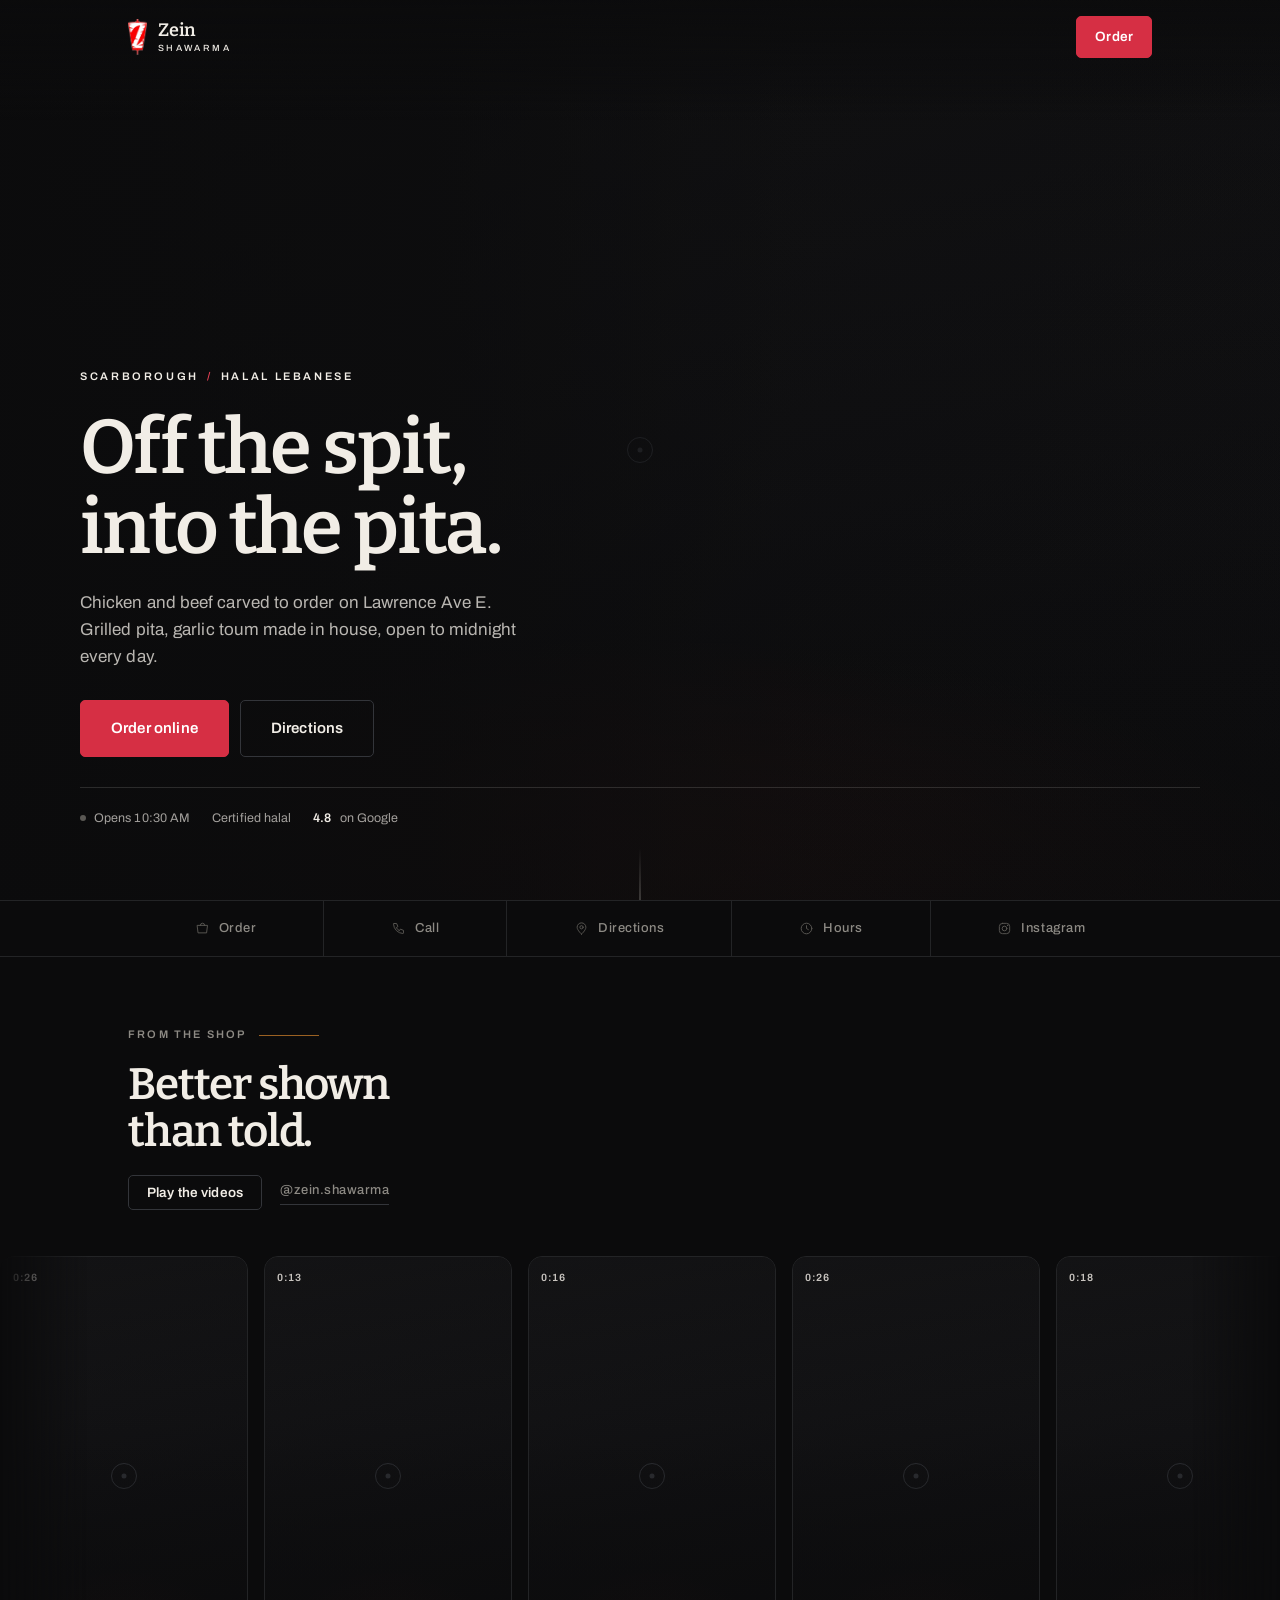
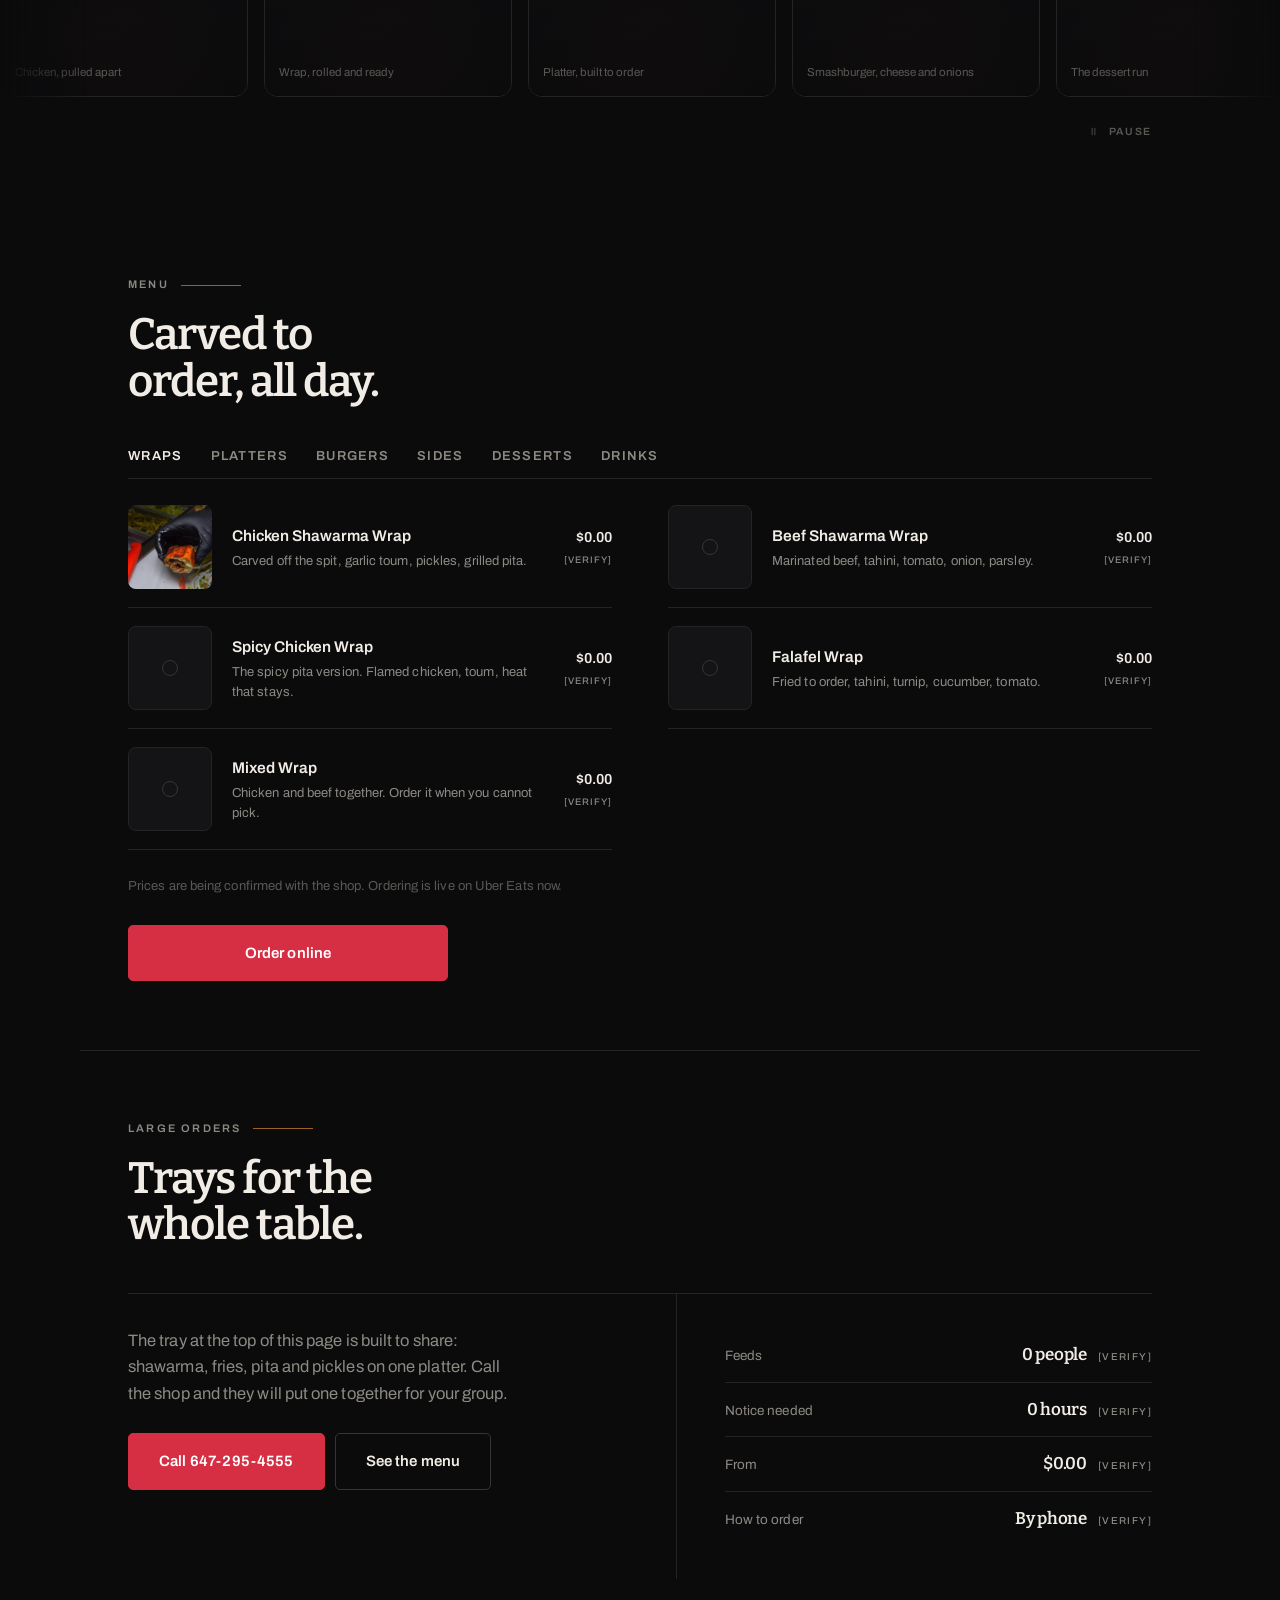
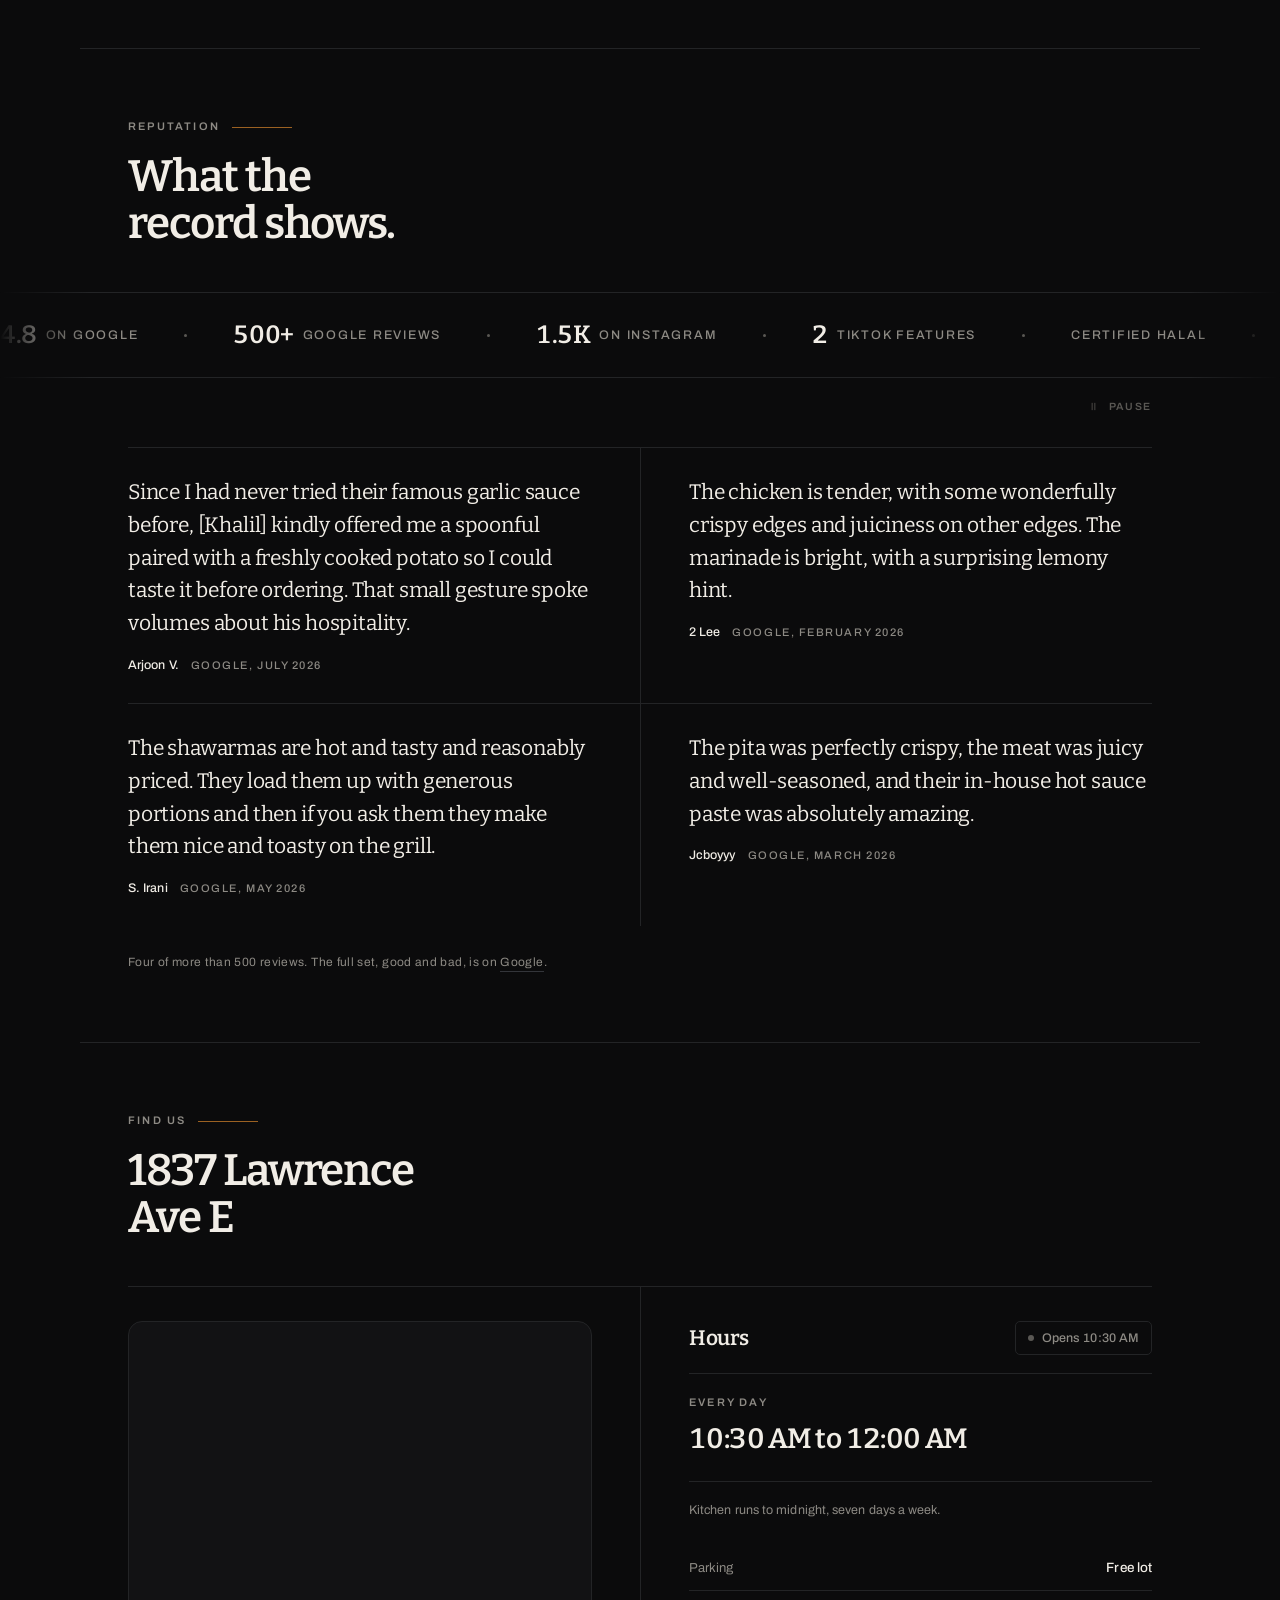
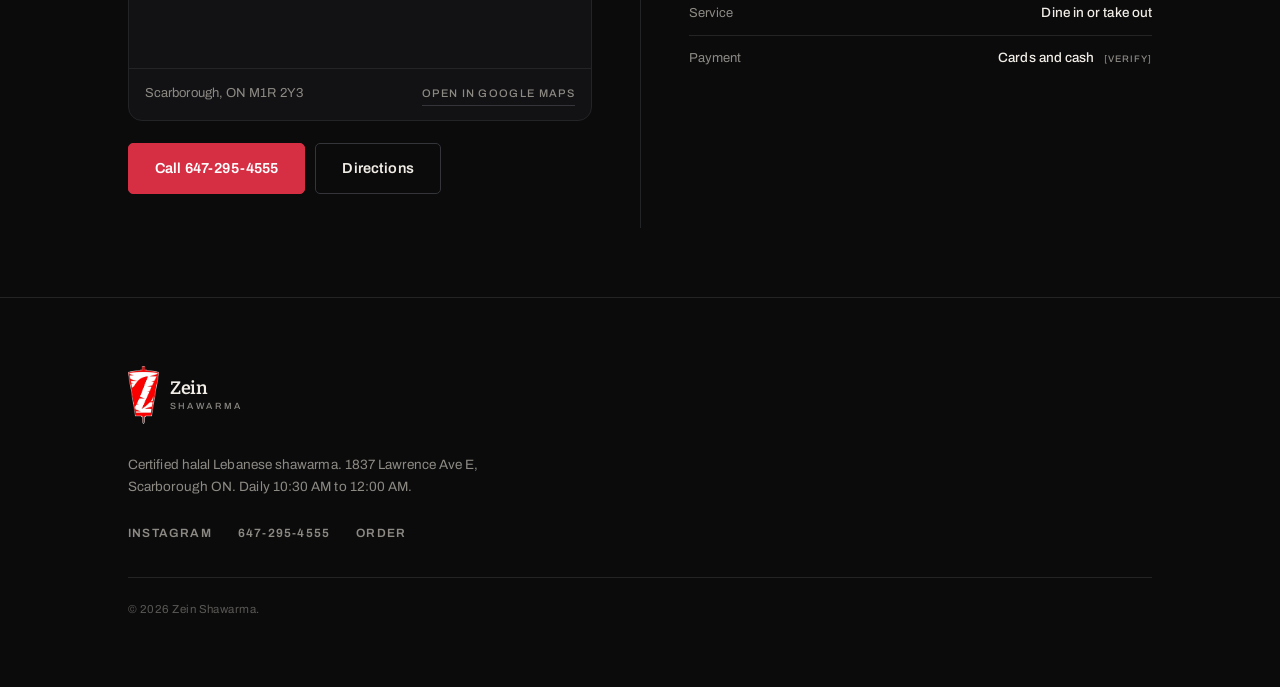
==== index.html @ 00aeb9cc "Zein Shawarma: single-page site for a Scarborough shawarma counter Plain HTML, CSS and vanilla JS. N" ====
<!DOCTYPE html>
<html lang="en">
<head>
<meta charset="utf-8">
<meta name="viewport" content="width=device-width, initial-scale=1, viewport-fit=cover">
<title>Zein Shawarma | Halal Lebanese Shawarma in Scarborough</title>
<meta name="description" content="Charcoal-grilled Lebanese shawarma on Lawrence Ave E in Scarborough. Certified halal chicken and beef wraps, falafel and platters. Open daily until midnight.">
<meta name="theme-color" content="#0B0B0C">
<link rel="canonical" href="https://zeinshawarma.ca/">

<meta property="og:type" content="restaurant">
<meta property="og:title" content="Zein Shawarma | Halal Lebanese Shawarma in Scarborough">
<meta property="og:description" content="Charcoal-grilled Lebanese shawarma on Lawrence Ave E. Certified halal. Open daily until midnight.">
<meta property="og:url" content="https://zeinshawarma.ca/">
<meta property="og:image" content="https://zeinshawarma.ca/assets/img/og.jpg">
<meta property="og:locale" content="en_CA">
<meta name="twitter:card" content="summary_large_image">

<link rel="icon" href="favicon-32.png" type="image/png" sizes="32x32">
<link rel="icon" href="favicon-48.png" type="image/png" sizes="48x48">
<link rel="apple-touch-icon" href="apple-touch-icon.png">

<link rel="preconnect" href="https://fonts.googleapis.com">
<link rel="preconnect" href="https://fonts.gstatic.com" crossorigin>
<link href="https://fonts.googleapis.com/css2?family=Archivo:wght@400;500;600&family=Bitter:wght@400;600&display=swap" rel="stylesheet">
<link rel="stylesheet" href="styles.css">
</head>
<body>
<a class="skip" href="#main">Skip to content</a>

<!-- ============ TOP BAR ============ -->
<header class="bar" id="bar">
  <div class="bar__in">
    <a class="wordmark" href="#top" aria-label="Zein Shawarma, back to top">
      <img class="wordmark__mark" src="assets/img/logo.png" alt="" width="170" height="320" decoding="async">
      <span class="wordmark__t">Zein<em>Shawarma</em></span>
    </a>
    <a class="btn btn--sm btn--ember" href="https://www.ubereats.com/ca/store/zein-shawarma/vcDMYQCcSIa96W2BqJDn6w" target="_blank" rel="noopener">Order</a>
  </div>
</header>

<main id="main">

<!-- ============ HERO ============ -->
<section class="hero" id="top">
  <div class="hero__media" id="heroMedia" data-src="assets/video/hero.mp4" data-poster="assets/img/posters/hero.jpg">
    <div class="ph ph--hero" aria-hidden="true"><span class="ph__spit"></span></div>
    <div class="scrim"></div>
  </div>

  <div class="hero__body">
    <p class="hero__kicker">Scarborough<span aria-hidden="true">/</span>Halal Lebanese</p>

    <h1 class="hero__h1">Off the spit,<br>into the pita.</h1>
    <p class="hero__sub">Chicken and beef carved to order on Lawrence Ave E. Grilled pita, garlic toum made in house, open to midnight every day.</p>

    <div class="hero__cta">
      <a class="btn btn--ember btn--lg" href="https://www.ubereats.com/ca/store/zein-shawarma/vcDMYQCcSIa96W2BqJDn6w" target="_blank" rel="noopener">Order online</a>
      <a class="btn btn--ghost btn--lg" href="https://maps.google.com/?q=1837+Lawrence+Ave+E,+Scarborough,+ON+M1R+2Y3" target="_blank" rel="noopener">Directions</a>
    </div>

    <ul class="hero__meta">
      <li class="chip--live" id="statusChip"><span class="dot" aria-hidden="true"></span><span id="statusText">Checking hours</span></li>
      <li>Certified halal</li>
      <li><b>4.8</b> on Google</li>
    </ul>
  </div>

  <span class="hero__cue" aria-hidden="true"></span>
</section>

<!-- ============ ACTION STRIP ============ -->
<nav class="strip" aria-label="Quick actions">
  <ul class="strip__row">
    <li><a class="act" href="https://www.ubereats.com/ca/store/zein-shawarma/vcDMYQCcSIa96W2BqJDn6w" target="_blank" rel="noopener">
      <svg viewBox="0 0 24 24" aria-hidden="true"><path d="M4 7h16l-1.5 12h-13z"/><path d="M8.5 7a3.5 3.5 0 0 1 7 0"/></svg>Order</a></li>
    <li><a class="act" href="tel:+16472954555">
      <svg viewBox="0 0 24 24" aria-hidden="true"><path d="M5 4h4l2 5-2.5 1.5a12 12 0 0 0 5 5L15 13l5 2v4a1 1 0 0 1-1 1A16 16 0 0 1 4 5a1 1 0 0 1 1-1z"/></svg>Call</a></li>
    <li><a class="act" href="https://maps.google.com/?q=1837+Lawrence+Ave+E,+Scarborough,+ON+M1R+2Y3" target="_blank" rel="noopener">
      <svg viewBox="0 0 24 24" aria-hidden="true"><path d="M12 21s7-6.2 7-11a7 7 0 1 0-14 0c0 4.8 7 11 7 11z"/><circle cx="12" cy="10" r="2.6"/></svg>Directions</a></li>
    <li><a class="act" href="#find">
      <svg viewBox="0 0 24 24" aria-hidden="true"><circle cx="12" cy="12" r="8.5"/><path d="M12 7.5V12l3 1.8"/></svg>Hours</a></li>
    <li><a class="act" href="https://www.instagram.com/zein.shawarma/" target="_blank" rel="noopener">
      <svg viewBox="0 0 24 24" aria-hidden="true"><rect x="3.75" y="3.75" width="16.5" height="16.5" rx="5"/><circle cx="12" cy="12" r="3.75"/><circle cx="17" cy="7" r="1.1" fill="currentColor" stroke="none"/></svg>Instagram</a></li>
  </ul>
</nav>

<!-- ============ REELS ============ -->
<section class="sec sec--reels" id="reels">
  <div class="sec__head">
    <p class="eyebrow">From the shop</p>
    <h2 class="sec__h2">Better shown than told.</h2>
    <div class="sec__actions">
      <button class="btn btn--ghost btn--sm" id="reelOpen" type="button">Play the videos</button>
      <a class="sec__link" href="https://www.instagram.com/zein.shawarma/" target="_blank" rel="noopener">@zein.shawarma</a>
    </div>
  </div>

  <!-- Decorative for assistive tech on purpose: the track duplicates every card
       to loop seamlessly, so exposing it would read the menu out three times.
       "Play the videos" above opens the same clips in the keyboard-navigable player. -->
  <div class="marquee" id="reelMarquee" aria-hidden="true">
    <div class="marquee__track" id="reelRail"></div>
  </div>

  <div class="railfoot">
    <button class="railplay" id="railPlay" type="button" aria-label="Pause the moving video reel">
      <svg class="ico-pause" viewBox="0 0 24 24" aria-hidden="true"><path d="M9.5 6v12M14.5 6v12"/></svg>
      <svg class="ico-play" viewBox="0 0 24 24" aria-hidden="true"><path d="M8 5.5l10 6.5-10 6.5z"/></svg>
      <span class="railplay__t" id="railPlayText">Pause</span>
    </button>
  </div>
  <p class="sec__note" id="reelNote" hidden>Reels drop in here. Add them to the REELS array at the top of main.js.</p>
</section>

<!-- ============ MENU ============ -->
<section class="sec" id="menu">
  <div class="sec__head">
    <p class="eyebrow">Menu</p>
    <h2 class="sec__h2">Carved to order, all day.</h2>
  </div>

  <div class="tabs" role="tablist" aria-label="Menu categories">
    <button class="tab is-on" role="tab" aria-selected="true" aria-controls="wraps" id="tab-wraps">Wraps</button>
    <button class="tab" role="tab" aria-selected="false" aria-controls="platters" id="tab-platters">Platters</button>
    <button class="tab" role="tab" aria-selected="false" aria-controls="burgers" id="tab-burgers">Burgers</button>
    <button class="tab" role="tab" aria-selected="false" aria-controls="sides" id="tab-sides">Sides</button>
    <button class="tab" role="tab" aria-selected="false" aria-controls="desserts" id="tab-desserts">Desserts</button>
    <button class="tab" role="tab" aria-selected="false" aria-controls="drinks" id="tab-drinks">Drinks</button>
  </div>

  <div class="panel" id="wraps" role="tabpanel" aria-labelledby="tab-wraps">
    <ul class="items">
      <li class="item"><span class="item__thumb" style="--img:url('assets/img/menu/chicken-wrap.jpg')"></span>
        <div class="item__body"><h3>Chicken Shawarma Wrap</h3><p>Carved off the spit, garlic toum, pickles, grilled pita.</p></div>
        <span class="item__price">$0.00 <em>[verify]</em></span></li>
      <li class="item"><span class="item__thumb"></span>
        <div class="item__body"><h3>Beef Shawarma Wrap</h3><p>Marinated beef, tahini, tomato, onion, parsley.</p></div>
        <span class="item__price">$0.00 <em>[verify]</em></span></li>
      <li class="item"><span class="item__thumb"></span>
        <div class="item__body"><h3>Spicy Chicken Wrap</h3><p>The spicy pita version. Flamed chicken, toum, heat that stays.</p></div>
        <span class="item__price">$0.00 <em>[verify]</em></span></li>
      <li class="item"><span class="item__thumb"></span>
        <div class="item__body"><h3>Falafel Wrap</h3><p>Fried to order, tahini, turnip, cucumber, tomato.</p></div>
        <span class="item__price">$0.00 <em>[verify]</em></span></li>
      <li class="item"><span class="item__thumb"></span>
        <div class="item__body"><h3>Mixed Wrap</h3><p>Chicken and beef together. Order it when you cannot pick.</p></div>
        <span class="item__price">$0.00 <em>[verify]</em></span></li>
    </ul>
  </div>

  <div class="panel" id="platters" role="tabpanel" aria-labelledby="tab-platters" hidden>
    <ul class="items">
      <li class="item"><span class="item__thumb" style="--img:url('assets/img/menu/chicken-platter.jpg')"></span>
        <div class="item__body"><h3>Chicken Shawarma Platter</h3><p>Rice or fries, salad, toum, pita on the side.</p></div>
        <span class="item__price">$0.00 <em>[verify]</em></span></li>
      <li class="item"><span class="item__thumb" style="--img:url('assets/img/menu/beef-platter.jpg')"></span>
        <div class="item__body"><h3>Beef Shawarma Platter</h3><p>Rice or fries, salad, tahini, pita on the side.</p></div>
        <span class="item__price">$0.00 <em>[verify]</em></span></li>
      <li class="item"><span class="item__thumb" style="--img:url('assets/img/menu/falafel-platter.jpg')"></span>
        <div class="item__body"><h3>Falafel Platter</h3><p>Six pieces, hummus, salad, tahini.</p></div>
        <span class="item__price">$0.00 <em>[verify]</em></span></li>
      <li class="item"><span class="item__thumb" style="--img:url('assets/img/menu/mixed-platter.jpg')"></span>
        <div class="item__body"><h3>Mixed Platter</h3><p>Chicken and beef, rice or fries, salad, sauces.</p></div>
        <span class="item__price">$0.00 <em>[verify]</em></span></li>
    </ul>
  </div>

  <div class="panel" id="burgers" role="tabpanel" aria-labelledby="tab-burgers" hidden>
    <ul class="items">
      <li class="item"><span class="item__thumb" style="--img:url('assets/img/menu/smashburger.jpg')"></span>
        <div class="item__body"><h3>Smashburger</h3><p>Double patty, American cheese, caramelized onions, brioche bun.</p></div>
        <span class="item__price">$0.00 <em>[verify]</em></span></li>
    </ul>
    <p class="menu__foot">Burger lineup confirmed from the shop's own video. Sizes and any other builds still to be listed.</p>
  </div>

  <div class="panel" id="sides" role="tabpanel" aria-labelledby="tab-sides" hidden>
    <ul class="items">
      <li class="item"><span class="item__thumb" style="--img:url('assets/img/menu/fries.jpg')"></span>
        <div class="item__body"><h3>Fries</h3><p>Salted, hot, gone in a minute.</p></div>
        <span class="item__price">$0.00 <em>[verify]</em></span></li>
      <li class="item"><span class="item__thumb" style="--img:url('assets/img/menu/garlic-potatoes.jpg')"></span>
        <div class="item__body"><h3>Garlic Potatoes</h3><p>Batata harra style, coriander and lemon.</p></div>
        <span class="item__price">$0.00 <em>[verify]</em></span></li>
      <li class="item"><span class="item__thumb" style="--img:url('assets/img/menu/hummus.jpg')"></span>
        <div class="item__body"><h3>Hummus</h3><p>Olive oil, warm pita.</p></div>
        <span class="item__price">$0.00 <em>[verify]</em></span></li>
      <li class="item"><span class="item__thumb" style="--img:url('assets/img/menu/fattoush.jpg')"></span>
        <div class="item__body"><h3>Fattoush</h3><p>Sumac dressing, fried pita chips.</p></div>
        <span class="item__price">$0.00 <em>[verify]</em></span></li>
      <li class="item"><span class="item__thumb" style="--img:url('assets/img/menu/toum.jpg')"></span>
        <div class="item__body"><h3>Extra Garlic Toum</h3><p>Made in house. Most people order two.</p></div>
        <span class="item__price">$0.00 <em>[verify]</em></span></li>
    </ul>
  </div>

  <div class="panel" id="desserts" role="tabpanel" aria-labelledby="tab-desserts" hidden>
    <ul class="items">
      <li class="item"><span class="item__thumb" style="--img:url('assets/img/menu/croissant.jpg')"></span>
        <div class="item__body"><h3>Stuffed Croissant</h3><p>Strawberries, pistachio cream, chocolate.</p></div>
        <span class="item__price">$0.00 <em>[verify]</em></span></li>
      <li class="item"><span class="item__thumb" style="--img:url('assets/img/menu/milkbun.jpg')"></span>
        <div class="item__body"><h3>Stuffed Milk Bun</h3><p>Cream and strawberries, pistachio on top.</p></div>
        <span class="item__price">$0.00 <em>[verify]</em></span></li>
    </ul>
    <p class="menu__foot">Names are our best read of the shop's dessert video. Worth confirming what they are actually called.</p>
  </div>

  <div class="panel" id="drinks" role="tabpanel" aria-labelledby="tab-drinks" hidden>
    <ul class="items">
      <li class="item"><span class="item__thumb" style="--img:url('assets/img/menu/ayran.jpg')"></span>
        <div class="item__body"><h3>Ayran</h3><p>Salted yogurt drink. The correct pairing for spicy.</p></div>
        <span class="item__price">$0.00 <em>[verify]</em></span></li>
      <li class="item"><span class="item__thumb" style="--img:url('assets/img/menu/mango.jpg')"></span>
        <div class="item__body"><h3>Mango Juice</h3><p>Chilled, canned.</p></div>
        <span class="item__price">$0.00 <em>[verify]</em></span></li>
      <li class="item"><span class="item__thumb" style="--img:url('assets/img/menu/pop.jpg')"></span>
        <div class="item__body"><h3>Soft Drinks</h3><p>Cans and bottles.</p></div>
        <span class="item__price">$0.00 <em>[verify]</em></span></li>
      <li class="item"><span class="item__thumb" style="--img:url('assets/img/menu/water.jpg')"></span>
        <div class="item__body"><h3>Water</h3><p>Still, cold.</p></div>
        <span class="item__price">$0.00 <em>[verify]</em></span></li>
    </ul>
  </div>

  <p class="menu__foot">Prices are being confirmed with the shop. Ordering is live on Uber Eats now.</p>
  <a class="btn btn--ember btn--lg btn--block" href="https://www.ubereats.com/ca/store/zein-shawarma/vcDMYQCcSIa96W2BqJDn6w" target="_blank" rel="noopener">Order online</a>
</section>

<!-- ============ LARGE ORDERS ============ -->
<!-- The highest-ticket thing this shop sells and the site had no route to it.
     The platter is confirmed: it is the hero clip, the parked reel-01 family
     tray, and the item reviewers call the "beef and chicken family plate".
     Everything the shop has not told us yet is marked [verify] rather than
     invented, including whether phone is actually the right route. -->
<section class="sec sec--trays" id="trays">
  <div class="sec__head">
    <p class="eyebrow">Large orders</p>
    <h2 class="sec__h2">Trays for the whole table.</h2>
  </div>

  <div class="trays">
    <div class="trays__body">
      <p class="trays__lede">The tray at the top of this page is built to share: shawarma, fries, pita and pickles on one platter. Call the shop and they will put one together for your group.</p>
      <div class="trays__cta">
        <a class="btn btn--ember btn--lg" href="tel:+16472954555">Call 647-295-4555</a>
        <a class="btn btn--ghost btn--lg" href="#menu">See the menu</a>
      </div>
    </div>

    <dl class="trays__spec">
      <div><dt>Feeds</dt><dd>0 people <em>[verify]</em></dd></div>
      <div><dt>Notice needed</dt><dd>0 hours <em>[verify]</em></dd></div>
      <div><dt>From</dt><dd>$0.00 <em>[verify]</em></dd></div>
      <div><dt>How to order</dt><dd>By phone <em>[verify]</em></dd></div>
    </dl>
  </div>
</section>

<!-- ============ PROOF ============ -->
<section class="sec sec--proof" id="proof">
  <div class="sec__head">
    <p class="eyebrow">Reputation</p>
    <h2 class="sec__h2">What the record shows.</h2>
  </div>
  <!-- Decorative for assistive tech: the track duplicates itself to loop, so
       exposing it would read the same seven facts two or three times over.
       The sr-only list below is the accessible equivalent. -->
  <div class="ticker" id="statMarquee" aria-hidden="true">
    <div class="ticker__track" id="statTrack">
      <span class="tick"><b>4.8</b> on Google</span>
      <span class="tick"><b>500+</b> Google reviews</span>
      <span class="tick"><b>1.5K</b> on Instagram</span>
      <span class="tick"><b>2</b> TikTok features</span>
      <span class="tick">Certified halal</span>
      <span class="tick">Open daily to midnight</span>
      <span class="tick tick--trail">Serving Scarborough since <b>2024</b></span>
    </div>
  </div>

  <ul class="sr-only">
    <li>Rated 4.8 on Google from over 500 reviews.</li>
    <li>1.5 thousand followers on Instagram.</li>
    <li>Featured by 2 Toronto food creators.</li>
    <li>Certified halal.</li>
    <li>Open daily until midnight.</li>
    <li>Serving Scarborough since 2024.</li>
  </ul>

  <!-- The pause control sits with the band it controls, using the same
       .railfoot pattern as the video reel. It used to live at the very bottom
       of the section, which after the merge would have put it 600px below the
       only thing it does anything to. -->
  <div class="railfoot">
    <button class="railplay" id="statPlay" type="button" aria-label="Pause the moving stats ticker">
      <svg class="ico-pause" viewBox="0 0 24 24" aria-hidden="true"><path d="M9.5 6v12M14.5 6v12"/></svg>
      <svg class="ico-play" viewBox="0 0 24 24" aria-hidden="true"><path d="M8 5.5l10 6.5-10 6.5z"/></svg>
      <span id="statPlayText">Pause</span>
    </button>
  </div>

  <!-- The words. Real Google reviews, quoted as written and trimmed for length
       only. No stars: Google exposes Food / Service / Atmosphere sub-scores for
       these, not the single overall star, so drawing five stars would be
       inventing a number. Nothing here is marked up as schema Review either,
       for the same reason aggregateRating is absent. See DESIGN-RULES.md.
       No sub-heading above these on purpose: every quote carries a "GOOGLE,
       JULY 2026" line, which says what they are without rebuilding the second
       section head this merge removed. -->
  <ul class="says">
    <li class="say">
      <blockquote class="say__q"><p>Since I had never tried their famous garlic sauce before, [Khalil] kindly offered me a spoonful paired with a freshly cooked potato so I could taste it before ordering. That small gesture spoke volumes about his hospitality.</p></blockquote>
      <p class="say__by"><span class="say__who">Arjoon V.</span><span class="say__meta">Google, July 2026</span></p>
    </li>
    <li class="say">
      <blockquote class="say__q"><p>The chicken is tender, with some wonderfully crispy edges and juiciness on other edges. The marinade is bright, with a surprising lemony hint.</p></blockquote>
      <p class="say__by"><span class="say__who">2 Lee</span><span class="say__meta">Google, February 2026</span></p>
    </li>
    <li class="say">
      <blockquote class="say__q"><p>The shawarmas are hot and tasty and reasonably priced. They load them up with generous portions and then if you ask them they make them nice and toasty on the grill.</p></blockquote>
      <p class="say__by"><span class="say__who">S. Irani</span><span class="say__meta">Google, May 2026</span></p>
    </li>
    <li class="say">
      <blockquote class="say__q"><p>The pita was perfectly crispy, the meat was juicy and well-seasoned, and their in-house hot sauce paste was absolutely amazing.</p></blockquote>
      <p class="say__by"><span class="say__who">Jcboyyy</span><span class="say__meta">Google, March 2026</span></p>
    </li>
  </ul>

  <!-- One line, one link. It used to carry five source links, but the ticker
       items above already name their own source inline ("4.8 on Google",
       "1.5K on Instagram"), so four of the five were repeating what was
       already on screen. What survives is the part that does work: the count,
       which stops four good quotes reading as a curated wall, and one link to
       the real listing. -->
  <p class="proof__foot">
    Four of more than 500 reviews. The full set, good and bad, is on
    <a href="https://www.google.com/maps/search/?api=1&amp;query=Zein+Shawarma+1837+Lawrence+Ave+E+Scarborough" target="_blank" rel="noopener">Google</a>.
  </p>
</section>

<!-- ============ FIND US ============ -->
<section class="sec sec--find" id="find">
  <div class="sec__head">
    <p class="eyebrow">Find us</p>
    <h2 class="sec__h2">1837 Lawrence Ave E</h2>
  </div>

  <div class="find">
    <div class="find__col">
      <figure class="mapframe">
        <iframe
          class="mapframe__frame"
          title="Map showing Zein Shawarma at 1837 Lawrence Ave E, Scarborough"
          src="https://www.google.com/maps/embed?pb=!1m14!1m8!1m3!1d2882.4314770160313!2d-79.3055893!3d43.743136!3m2!1i1024!2i768!4f13.1!3m3!1m2!1s0x89d4cd69c69c37af%3A0xbf4d0c166833b7b5!2sZein%20Shawarma!5e0!3m2!1sen!2sca!4v1786695670144!5m2!1sen!2sca"
          loading="lazy"
          allowfullscreen
          referrerpolicy="strict-origin-when-cross-origin"></iframe>
        <figcaption class="mapframe__cap">
          <span>Scarborough, ON M1R 2Y3</span>
          <a href="https://maps.google.com/?q=1837+Lawrence+Ave+E,+Scarborough,+ON+M1R+2Y3" target="_blank" rel="noopener">Open in Google Maps</a>
        </figcaption>
      </figure>

      <div class="find__actions">
        <a class="btn btn--ember" href="tel:+16472954555">Call 647-295-4555</a>
        <a class="btn btn--ghost" href="https://maps.google.com/?q=1837+Lawrence+Ave+E,+Scarborough,+ON+M1R+2Y3" target="_blank" rel="noopener">Directions</a>
      </div>
    </div>

    <div class="find__col">
      <div class="hours">
        <div class="hours__top">
          <h3>Hours</h3>
          <span class="chip chip--live" id="statusChip2"><span class="dot" aria-hidden="true"></span><span id="statusText2">Checking hours</span></span>
        </div>
        <!-- One line, not a seven row table. The shop keeps the same hours
             every day, so the table printed one identical string seven times.
             Filled from HOURS / SPECIAL_HOURS in main.js. -->
        <p class="hours__every" id="hoursEvery"></p>
        <!-- Both filled from HOURS / SPECIAL_HOURS in main.js. The banner only
             appears while a Ramadan, Eid or holiday entry is active. -->
        <p class="hours__banner" id="hoursBanner" role="status" hidden></p>
        <p class="hours__note" id="hoursNote">Kitchen runs to midnight, seven days a week.</p>

        <!-- Practical visit facts sit with the hours, not under the map
             buttons. Somebody checking when the shop is open is the same
             person wondering whether they can park. -->
        <dl class="visit">
          <div><dt>Parking</dt><dd>Free lot</dd></div>
          <div><dt>Service</dt><dd>Dine in or take out</dd></div>
          <div><dt>Payment</dt><dd>Cards and cash <em>[verify]</em></dd></div>
        </dl>
      </div>
    </div>
  </div>
</section>

</main>

<!-- ============ FOOTER ============ -->
<footer class="foot">
  <div class="foot__in">
    <a class="wordmark" href="#top" aria-label="Zein Shawarma">
      <img class="wordmark__mark" src="assets/img/logo.png" alt="" width="170" height="320" decoding="async">
      <span class="wordmark__t">Zein<em>Shawarma</em></span>
    </a>
    <p class="foot__line">Certified halal Lebanese shawarma. 1837 Lawrence Ave E, Scarborough ON. Daily 10:30 AM to 12:00 AM.</p>
    <ul class="foot__links">
      <li><a href="https://www.instagram.com/zein.shawarma/" target="_blank" rel="noopener">Instagram</a></li>
      <li><a href="tel:+16472954555">647-295-4555</a></li>
      <li><a href="https://www.ubereats.com/ca/store/zein-shawarma/vcDMYQCcSIa96W2BqJDn6w" target="_blank" rel="noopener">Order</a></li>
    </ul>
    <p class="foot__fine">&copy; <span id="yr">2026</span> Zein Shawarma.</p>
  </div>
</footer>

<!-- ============ STICKY MOBILE BAR ============ -->
<nav class="dock" aria-label="Primary actions">
  <a class="dock__a dock__a--main" href="https://www.ubereats.com/ca/store/zein-shawarma/vcDMYQCcSIa96W2BqJDn6w" target="_blank" rel="noopener">
    <svg viewBox="0 0 24 24" aria-hidden="true"><path d="M4 7h16l-1.5 12h-13z"/><path d="M8.5 7a3.5 3.5 0 0 1 7 0"/></svg>Order</a>
  <a class="dock__a" href="tel:+16472954555">
    <svg viewBox="0 0 24 24" aria-hidden="true"><path d="M5 4h4l2 5-2.5 1.5a12 12 0 0 0 5 5L15 13l5 2v4a1 1 0 0 1-1 1A16 16 0 0 1 4 5a1 1 0 0 1 1-1z"/></svg>Call</a>
  <a class="dock__a" href="https://maps.google.com/?q=1837+Lawrence+Ave+E,+Scarborough,+ON+M1R+2Y3" target="_blank" rel="noopener">
    <svg viewBox="0 0 24 24" aria-hidden="true"><path d="M12 21s7-6.2 7-11a7 7 0 1 0-14 0c0 4.8 7 11 7 11z"/><circle cx="12" cy="10" r="2.6"/></svg>Directions</a>
</nav>

<!-- ============ REEL VIEWER ============ -->
<div class="viewer" id="viewer" role="dialog" aria-modal="true" aria-label="Video player" hidden>
  <button class="viewer__x" id="viewerClose" aria-label="Close video">
    <svg viewBox="0 0 24 24" aria-hidden="true"><path d="M6 6l12 12M18 6L6 18"/></svg>
  </button>
  <button class="viewer__nav viewer__nav--prev" id="viewerPrev" aria-label="Previous video">
    <svg viewBox="0 0 24 24" aria-hidden="true"><path d="M15 5l-7 7 7 7"/></svg>
  </button>
  <button class="viewer__nav viewer__nav--next" id="viewerNext" aria-label="Next video">
    <svg viewBox="0 0 24 24" aria-hidden="true"><path d="M9 5l7 7-7 7"/></svg>
  </button>
  <div class="viewer__stage" id="viewerStage"></div>
  <div class="viewer__foot">
    <p class="viewer__cap" id="viewerCap"></p>
    <button class="viewer__sound" id="viewerSound" aria-label="Unmute">
      <svg viewBox="0 0 24 24" aria-hidden="true"><path d="M4 9.5h3.5L12 5.5v13L7.5 14.5H4z"/><path d="M16 9a4 4 0 0 1 0 6" class="wave"/></svg>
      <span id="soundLabel">Sound off</span>
    </button>
  </div>
</div>

<script type="application/ld+json">
{
  "@context": "https://schema.org",
  "@type": "Restaurant",
  "name": "Zein Shawarma",
  "url": "https://zeinshawarma.ca/",
  "image": "https://zeinshawarma.ca/assets/img/og.jpg",
  "telephone": "+1-647-295-4555",
  "priceRange": "$",
  "servesCuisine": ["Lebanese", "Mediterranean", "Middle Eastern", "Halal", "Shawarma"],
  "address": {
    "@type": "PostalAddress",
    "streetAddress": "1837 Lawrence Ave E",
    "addressLocality": "Scarborough",
    "addressRegion": "ON",
    "postalCode": "M1R 2Y3",
    "addressCountry": "CA"
  },
  "openingHoursSpecification": [{
    "@type": "OpeningHoursSpecification",
    "dayOfWeek": ["Monday","Tuesday","Wednesday","Thursday","Friday","Saturday","Sunday"],
    "opens": "10:30",
    "closes": "24:00"
  }],
  "acceptsReservations": false,
  "sameAs": [
    "https://www.instagram.com/zein.shawarma/",
    "https://www.ubereats.com/ca/store/zein-shawarma/vcDMYQCcSIa96W2BqJDn6w",
    "https://www.yelp.ca/biz/zein-shawarma-toronto"
  ]
}
</script>

<script src="main.js" defer></script>
</body>
</html>
---- styles.css ----
/* ==========================================================================
   Zein Shawarma
   Rules are locked in DESIGN-RULES.md. Read it before editing.

   House style: flat surfaces, hairlines, one accent used sparingly.
   No glows, no gradient fills, no large radii. Restraint is the brand.
   ========================================================================== */

:root{
  --ink:#0B0B0C;          /* page */
  --coal:#121214;         /* raised surface */
  --coal-2:#191A1C;       /* hover fill */
  --line:#232426;         /* hairline */
  --line-2:#33353A;       /* hairline, emphasised */

  /* Both reds come off the storefront sign, which is the version of the brand
     customers actually stand in front of. --ember-ink IS the sign red. --ember
     is the same hue dropped in lightness until white text clears AA on it,
     because the sign red itself only reaches 3.81 under white. */
  --ember:#D62F44;        /* the accent. fills. used sparingly, on purpose */
  --ember-ink:#EE4358;    /* the sign red. text, rules, focus rings */

  --paper:#F1EDE6;        /* primary text */
  --smoke:#8D8A84;        /* secondary text */
  --faint:#5A5854;        /* tertiary text, fine print */
  /* The amber off the halal badge on their own sign. Every other warm pixel
     on this page comes from the food photography: this is the only warmth the
     design itself contributes. It replaced --open:#5BAE7F, a stock UI green
     that appeared nowhere in the brand. On a charcoal spit an ember dot reads
     "the grill is on" better than a generic green does, and the words next to
     it always say the actual state, so the colour never carries the meaning. */
  --flame:#D9862B;        /* live status dot, eyebrow rule. hairline scale only */

  --r-lg:14px;            /* media */
  --r-md:8px;             /* cards */
  --r-sm:5px;             /* buttons, chips, inputs */

  /* A slab, not a display serif. Instrument Serif was high contrast and
     editorial, which read fine dining. This is a counter shop. Bitter is
     squared off and low contrast: sturdy rather than refined, and still a
     serif, which is what keeps the page off the generic dark-template pile.
     It has no 400 weight in use here: display type is always 600. */
  --display:"Bitter",Georgia,"Times New Roman",serif;
  --body:"Archivo",system-ui,-apple-system,"Segoe UI",sans-serif;

  --pad:clamp(20px,5vw,48px);
  --maxw:1120px;
  --dock-h:62px;
}

*,*::before,*::after{box-sizing:border-box}

html{scroll-behavior:smooth;-webkit-text-size-adjust:100%}

body{
  margin:0;
  background:var(--ink);
  color:var(--paper);
  font-family:var(--body);
  font-size:16px;
  font-weight:400;
  line-height:1.62;
  letter-spacing:.005em;
  -webkit-font-smoothing:antialiased;
  overflow-x:hidden;
  padding-bottom:calc(var(--dock-h) + env(safe-area-inset-bottom));
}

img,svg,video{display:block;max-width:100%}
ul{margin:0;padding:0;list-style:none}
a{color:inherit;text-decoration:none}
p{margin:0}

h1,h2{
  font-family:var(--display);
  font-weight:600;
  line-height:1.06;
  letter-spacing:-.022em;
  margin:0;
}
h3{font-family:var(--body);font-weight:600;letter-spacing:-.005em;margin:0}

svg{fill:none;stroke:currentColor;stroke-width:1.5;stroke-linecap:round;stroke-linejoin:round}

:focus-visible{outline:1px solid var(--ember-ink);outline-offset:3px;border-radius:2px}

/* clears the fixed bar, which is 75px once the logo mark sets its height */
[id]{scroll-margin-top:96px}

/* Readable by assistive tech, invisible on screen. Used to give the ticker,
   whose track is aria-hidden because it duplicates itself, a plain-text
   equivalent that is read once. */
.sr-only{
  position:absolute;width:1px;height:1px;
  padding:0;margin:-1px;overflow:hidden;
  clip:rect(0 0 0 0);clip-path:inset(50%);
  white-space:nowrap;border:0;
}

.skip{
  position:fixed;left:16px;top:-60px;z-index:200;
  background:var(--paper);color:var(--ink);
  padding:10px 18px;border-radius:var(--r-sm);font-weight:600;font-size:14px;
  transition:top .18s ease;
}
.skip:focus{top:14px}

/* ============ shared ============ */

/* micro label. The structural device of the whole page: it sets hierarchy
   without needing colour or weight, which is what keeps the page quiet. */
.eyebrow{
  display:flex;align-items:center;gap:12px;
  font-size:11px;font-weight:600;letter-spacing:.2em;text-transform:uppercase;
  color:var(--smoke);margin-bottom:18px;
}
.eyebrow::after{
  content:"";height:1px;flex:1;max-width:60px;
  /* the one warm mark in the page furniture. 60x1px, one per section head,
     so it never competes with the red for the accent budget */
  background:var(--flame);opacity:.7;
}

.scrim{
  position:absolute;inset:0;pointer-events:none;
  background:linear-gradient(to top,
    rgba(11,11,12,.90) 0%,
    rgba(11,11,12,.55) 32%,
    rgba(11,11,12,.10) 62%,
    rgba(11,11,12,.34) 100%);
}

.btn{
  display:inline-flex;align-items:center;justify-content:center;gap:8px;
  font-family:var(--body);font-weight:600;font-size:14.5px;
  letter-spacing:.01em;
  padding:13px 26px;border-radius:var(--r-sm);
  border:1px solid transparent;cursor:pointer;
  transition:background .18s ease,border-color .18s ease,color .18s ease;
}
/* flat fill, no gradient, no glow */
/* pure white, not the old warm off-white: that was tuned to a brick-orange
   accent and costs 0.35 of contrast against a red this pink */
.btn--ember{background:var(--ember);color:#FFF;border-color:var(--ember)}
.btn--ember:hover{background:#C02A3C;border-color:#C02A3C}
.btn--ghost{border-color:var(--line-2);color:var(--paper);background:transparent}
.btn--ghost:hover{border-color:var(--paper);background:rgba(241,237,230,.04)}
.btn--lg{padding:15px 30px;font-size:15px}
.btn--sm{padding:9px 18px;font-size:13.5px}
/* left, not centred. It was the only centred element on the page */
.btn--block{display:flex;width:100%;max-width:320px;margin:28px 0 0}

.chip{
  display:inline-flex;align-items:center;gap:8px;
  border:1px solid var(--line);
  border-radius:var(--r-sm);
  padding:6px 12px;
  font-size:12.5px;font-weight:500;color:var(--smoke);
}
.chip--gold{color:var(--paper)}
.chip__sub{color:var(--faint);font-weight:400}
.chip--live .dot{width:6px;height:6px;border-radius:50%;background:var(--faint);flex:none}
.chip--live.is-open .dot{background:var(--flame)}
.chip--live.is-open{color:var(--paper)}

/* Missing media. A quiet graduated surface, not an illustration. */
.ph{
  position:absolute;inset:0;
  background:
    linear-gradient(168deg,#171719 0%,#101012 58%,#0C0C0E 100%);
  overflow:hidden;
}
.ph::after{
  content:"";position:absolute;inset:0;
  background:radial-gradient(78% 46% at 50% 104%,rgba(200,68,42,.16),transparent 72%);
}
.ph__spit{
  position:absolute;left:50%;top:50%;translate:-50% -50%;
  width:26px;height:26px;
  border:1px solid var(--line-2);border-radius:50%;
}
.ph__spit::after{
  content:"";position:absolute;left:50%;top:50%;translate:-50% -50%;
  width:5px;height:5px;border-radius:50%;background:var(--line-2);
}

/* ============ top bar ============ */

.bar{
  position:fixed;inset:0 0 auto 0;z-index:90;
  border-bottom:1px solid transparent;
  transition:background .3s ease,border-color .3s ease;
}
.bar.is-stuck{background:rgba(11,11,12,.94);border-bottom-color:var(--line)}
/* The hero scrim runs bottom-up on narrow screens, so the top of the frame is
   unprotected and the bar sits on raw video. The SHAWARMA sub-label measured
   3.04 there against 4.5 required. This is the bar's own scrim, and it fades
   out once the bar goes solid. */
.bar::before{
  content:"";position:absolute;inset:0 0 auto 0;height:120px;
  background:linear-gradient(180deg,rgba(11,11,12,.80) 0%,rgba(11,11,12,.44) 55%,transparent 100%);
  pointer-events:none;transition:opacity .3s ease;
}
.bar.is-stuck::before{opacity:0}
.bar__in{
  position:relative;z-index:1;
  max-width:var(--maxw);margin:0 auto;
  padding:16px var(--pad);
  display:flex;align-items:center;justify-content:space-between;gap:16px;
}

.wordmark{display:inline-flex;align-items:center;gap:11px}
/* the shop's own mark. it keeps its own red, which is hotter than --ember on
   purpose: a logo is allowed to be itself, the UI palette is not */
.wordmark__mark{
  height:36px;width:auto;flex:none;display:block;
}
/* On the sign the spit stands well clear of the lettering. The bar cannot
   afford that height, the footer can. */
.foot .wordmark__mark{height:58px}
.wordmark__t{
  font-family:var(--display);font-weight:600;font-size:18px;letter-spacing:-.012em;
  line-height:1;
}
.wordmark__t em{
  display:block;font-style:normal;font-family:var(--body);font-weight:500;
  font-size:9px;letter-spacing:.26em;text-transform:uppercase;
  color:var(--smoke);margin-top:5px;
}
/* In the bar this label sits on raw hero video, where the scrim alone only
   reaches 3.47. Size and tracking carry the hierarchy instead of dimming,
   which is the same fix the hero kicker uses. The footer keeps --smoke: it
   sits on solid ink and measures 5.72 there. */
.bar .wordmark__t em{color:var(--paper)}

/* ============ hero ============ */

.hero{
  position:relative;
  min-height:100svh;
  display:flex;flex-direction:column;justify-content:flex-end;
  padding:0 var(--pad) clamp(40px,8vh,76px);
  overflow:hidden;
}
.hero__media{position:absolute;inset:0;z-index:0;background:var(--ink)}
.hero__media video{position:absolute;inset:0;width:100%;height:100%;object-fit:cover}
/* Save-Data, a 2g connection or reduced motion: the poster stands in for the
   clip and the 4.97 MB file is never requested. It is the first frame, so it
   reads as the video paused rather than as a failure. */
.hero__media.is-still{background-size:cover;background-position:center;background-repeat:no-repeat}

/* The hero carries far more text than a reel card, so it needs its own wash.
   Narrow screens darken from the bottom because the copy sits over the food;
   wide screens darken from the left so the food stays clear on the right. */
.hero .scrim{
  background:linear-gradient(to top,
    rgba(11,11,12,.97) 0%,
    rgba(11,11,12,.94) 28%,
    rgba(11,11,12,.86) 48%,
    rgba(11,11,12,.58) 66%,
    rgba(11,11,12,.24) 82%,
    rgba(11,11,12,.52) 100%);
}
/* Measure this against glyph rects (Range.getClientRects), never element
   boxes. An h1 is block level, so its box spans the full hero width and
   samples bright pixels far to the right of any letter: that reads as a
   1.68 failure on a line that actually measures 8.47. */
@media(min-width:860px){
  .hero .scrim{
    background:
      linear-gradient(to right,
        rgba(11,11,12,.94) 0%,
        rgba(11,11,12,.74) 34%,
        rgba(11,11,12,.22) 62%,
        rgba(11,11,12,.10) 100%),
      linear-gradient(to top,
        rgba(11,11,12,.72) 0%,
        rgba(11,11,12,.10) 42%,
        rgba(11,11,12,.45) 100%);
  }
}
.hero__body{position:relative;z-index:2;max-width:var(--maxw);margin:0 auto;width:100%}

/* full-strength paper, not a dimmed grey: at 11px over video it has to clear
   the 4.5 small-text threshold, and opacity is what was killing it */
.hero__kicker{
  font-size:11px;font-weight:600;letter-spacing:.24em;text-transform:uppercase;
  color:var(--paper);margin-bottom:22px;
}
.hero__kicker span{color:var(--ember-ink);margin:0 8px}

/* A slab at 600 carries far more weight per pixel than a light display
   serif did, and Bitter sets much wider. Both scales came down when the
   face changed: same presence, fewer lines. */
.hero__h1{
  font-size:clamp(40px,8.8vw,76px);
  letter-spacing:-.026em;
  text-wrap:balance;
}
.hero__sub{
  margin-top:20px;max-width:46ch;
  color:rgba(241,237,230,.76);font-size:clamp(15px,1.9vw,17px);line-height:1.6;
}
.hero__cta{display:flex;flex-wrap:wrap;gap:11px;margin-top:30px}

/* meta sits on a hairline under the buttons, instead of chunky pills up top */
.hero__meta{
  display:flex;flex-wrap:wrap;align-items:center;gap:10px 22px;
  margin-top:30px;padding-top:20px;
  border-top:1px solid rgba(241,237,230,.14);
  font-size:12.5px;color:rgba(241,237,230,.66);
}
.hero__meta li{display:inline-flex;align-items:center;gap:8px}
.hero__meta .dot{width:6px;height:6px;border-radius:50%;background:var(--faint);flex:none}
.hero__meta .is-open .dot{background:var(--flame)}
.hero__meta b{font-weight:600;color:var(--paper)}

.hero__cue{
  position:absolute;left:50%;bottom:0;translate:-50% 0;z-index:2;
  width:1px;height:52px;
  background:linear-gradient(to bottom,transparent,rgba(241,237,230,.4));
}

/* ============ action strip ============ */

.strip{border-top:1px solid var(--line);border-bottom:1px solid var(--line)}
.strip__row{
  max-width:var(--maxw);margin:0 auto;
  display:flex;
  padding:0 var(--pad);
  overflow-x:auto;scrollbar-width:none;
}
.strip__row::-webkit-scrollbar{display:none}
.strip__row li{flex:1 0 auto}
.strip__row li + li{border-left:1px solid var(--line)}
.act{
  display:flex;align-items:center;justify-content:center;gap:9px;white-space:nowrap;
  padding:17px 26px;
  font-size:13px;font-weight:500;letter-spacing:.04em;
  color:var(--smoke);
  transition:color .18s ease,background .18s ease;
}
.act svg{width:15px;height:15px;color:var(--faint);transition:color .18s ease}
.act:hover{color:var(--paper);background:rgba(241,237,230,.03)}
.act:hover svg{color:var(--ember-ink)}

/* ============ sections ============ */

/* Adjacent sections stack their padding, so this value lands twice between
   any two of them. At the old clamp(64px,10vw,120px) that was 251px of empty
   black at desktop, 28% of a viewport, three times down the page. Halved at
   the top end only: mobile was already fine. */
.sec{max-width:var(--maxw);margin:0 auto;padding:clamp(52px,5.4vw,72px) var(--pad)}
/* Bitter sets much wider than the old display serif, so the measure had to
   grow and the size come down to keep the five headings on the same line
   count. Tested at ten widths: they split only at 860px, where the address
   heading flips before the rest. The previous face split at 720 and 860, so
   this is not a regression, and chasing every width distorts the scale. */
.sec__head{margin-bottom:clamp(28px,4vw,44px);max-width:43ch}
.sec__h2{font-size:clamp(25px,4.3vw,44px);letter-spacing:-.024em;text-wrap:balance}
.sec__link{
  display:inline-block;margin-top:16px;
  color:var(--smoke);font-size:13px;font-weight:500;letter-spacing:.04em;
  border-bottom:1px solid var(--line-2);padding-bottom:3px;
  transition:color .18s ease,border-color .18s ease;
}
.sec__link:hover{color:var(--paper);border-bottom-color:var(--paper)}
.sec__note{margin-top:22px;color:var(--faint);font-size:13.5px}

/* ============ reel marquee ============ */

.sec__actions{display:flex;flex-wrap:wrap;align-items:center;gap:18px;margin-top:20px}
.sec__actions .sec__link{margin-top:0}

/* Full-bleed out of the centred section: a marquee that stops at a container
   edge looks like a bug. The mask is what sells items entering and leaving
   rather than being clipped. Shared by the video band and the stats ticker. */
.marquee,.ticker{
  position:relative;
  width:100vw;
  max-width:100vw;
  margin-left:calc(50% - 50vw);
  overflow:hidden;
  -webkit-mask-image:linear-gradient(90deg,transparent 0,#000 7%,#000 93%,transparent 100%);
  mask-image:linear-gradient(90deg,transparent 0,#000 7%,#000 93%,transparent 100%);
}
.marquee{padding:2px 0 6px}

.marquee__track,.ticker__track{
  display:flex;
  width:max-content;
  will-change:transform;
  animation:reel-drift var(--dur,60s) linear infinite;
}
.marquee__track{gap:clamp(12px,1.6vw,16px)}
.marquee__track.is-paused,.ticker__track.is-paused{animation-play-state:paused}
/* the ticker runs the other way, so it reads as counterpoint not a copy */
.is-reverse{animation-direction:reverse}

/* --shift is one full copy of the items, measured in JS, so the wrap is exact */
@keyframes reel-drift{
  from{transform:translate3d(0,0,0)}
  to{transform:translate3d(calc(var(--shift,0px) * -1),0,0)}
}

.marquee .reel{
  flex:0 0 auto;
  width:min(64vw,272px);
}
@media(min-width:700px){.marquee .reel{width:248px}}

.railfoot{display:flex;align-items:center;justify-content:flex-end;margin-top:22px}
.railplay{
  display:inline-flex;align-items:center;gap:9px;
  padding:0;background:none;border:none;color:var(--faint);
  font-family:var(--body);font-size:10.5px;font-weight:600;
  letter-spacing:.16em;text-transform:uppercase;cursor:pointer;
  transition:color .18s ease;
}
.railplay:hover{color:var(--paper)}
.railplay svg{width:13px;height:13px;flex:none}
.railplay .ico-play{fill:currentColor;stroke:none;display:none}
.railplay.is-stopped .ico-pause{display:none}
.railplay.is-stopped .ico-play{display:block}

/* No drift, no need for a stop control. The track becomes a plain
   scrollable row so every card is still reachable. */
@media(prefers-reduced-motion:reduce){
  .railfoot{display:none}   /* covers both bands: each pause control lives in one */
  .marquee,.ticker{overflow-x:auto;scrollbar-width:none}
  .marquee::-webkit-scrollbar,.ticker::-webkit-scrollbar{display:none}
  .marquee__track,.ticker__track{animation:none;padding-inline:var(--pad)}
}
.dots button{
  width:18px;height:1px;padding:0;border:none;
  background:var(--line-2);cursor:pointer;
  transition:background .25s ease;
}
.dots button.is-on{background:var(--paper)}

.reel{
  position:relative;
  aspect-ratio:9/16;
  border-radius:var(--r-lg);
  overflow:hidden;
  border:1px solid var(--line);
  background:var(--coal);
  padding:0;margin:0;
  cursor:pointer;text-align:left;
  color:inherit;font:inherit;
  transition:border-color .25s ease;
}
.reel:hover,.reel:focus-visible{border-color:var(--line-2)}
.rail .reel:hover{opacity:1}
.reel video{position:absolute;inset:0;width:100%;height:100%;object-fit:cover}

.reel__cap{
  position:absolute;left:0;right:0;bottom:0;z-index:2;
  padding:14px;
  font-size:12.5px;line-height:1.4;font-weight:500;letter-spacing:.01em;
  display:-webkit-box;-webkit-line-clamp:2;-webkit-box-orient:vertical;overflow:hidden;
}
.reel__play{
  position:absolute;top:12px;right:12px;z-index:2;
  width:26px;height:26px;border-radius:50%;
  background:rgba(11,11,12,.5);border:1px solid rgba(241,237,230,.24);
  display:grid;place-items:center;
}
.reel__play svg{width:11px;height:11px;fill:var(--paper);stroke:none;margin-left:1px}
.reel__dur{
  position:absolute;top:12px;left:12px;z-index:2;
  font-size:10.5px;font-weight:600;letter-spacing:.06em;
  color:rgba(241,237,230,.82);
  font-variant-numeric:tabular-nums;
}
.reel--empty{cursor:default}
.reel__slot{
  position:absolute;left:0;right:0;bottom:0;z-index:2;
  padding:14px;font-size:11.5px;color:var(--faint);
}

/* ============ menu ============ */

.tabs{
  display:flex;gap:28px;
  overflow-x:auto;scrollbar-width:none;
  border-bottom:1px solid var(--line);
  margin-bottom:8px;
}
.tabs::-webkit-scrollbar{display:none}
.tab{
  flex:none;position:relative;
  background:none;border:none;padding:0 0 15px;
  color:var(--smoke);
  font-family:var(--body);font-size:13px;font-weight:600;
  letter-spacing:.1em;text-transform:uppercase;
  cursor:pointer;
  transition:color .18s ease;
}
.tab::after{
  content:"";position:absolute;left:0;right:0;bottom:-1px;height:1px;
  background:var(--ember);transform:scaleX(0);transform-origin:left;
  transition:transform .25s ease;
}
.tab:hover{color:var(--paper)}
.tab.is-on{color:var(--paper)}
.tab.is-on::after{transform:scaleX(1)}

/* a real menu reads as ruled rows, not a field of cards */
.items{display:grid}
@media(min-width:860px){.items{grid-template-columns:1fr 1fr;column-gap:56px}}

/* 52px was smaller than a favicon at 2x: nothing read as food at that size,
   on the one section of a food site that has to sell it. */
.item{
  display:grid;
  grid-template-columns:84px 1fr auto;
  align-items:center;gap:20px;
  padding:18px 0;
  border-bottom:1px solid var(--line);
}
.item__thumb{
  width:84px;height:84px;flex:none;
  border-radius:var(--r-md);
  background-color:var(--coal);
  background-image:var(--img);
  background-size:cover;background-position:center;
  filter:saturate(.96);
  position:relative;
}
/* An item with no photo yet gets a hairline and a small spit mark, the same
   device the empty reel tile uses. Honest and deliberate, not a dead square. */
.item__thumb:not([style*="--img"]){
  border:1px solid var(--line);
  background-color:#141416;
}
.item__thumb:not([style*="--img"])::after{
  content:"";position:absolute;left:50%;top:50%;translate:-50% -50%;
  width:16px;height:16px;border-radius:50%;
  border:1px solid var(--line-2);
}
.item__body h3{font-size:15.5px;letter-spacing:0}
.item__body p{color:var(--smoke);font-size:13px;line-height:1.5;margin-top:4px}
.item__price{
  font-family:var(--body);font-weight:600;font-size:14.5px;
  white-space:nowrap;color:var(--paper);
  font-variant-numeric:tabular-nums;
  text-align:right;
}
/* the verify marker is a working note, not a design element. keep it quiet. */
.item__price em{
  display:block;font-style:normal;
  font-size:9.5px;font-weight:500;letter-spacing:.1em;text-transform:uppercase;
  /* --smoke, not --faint: this marker measured 2.77 against the 4.5 it needs,
     on all 21 prices. Temporary scaffolding still has to be readable. */
  color:var(--smoke);margin-top:3px;
}

.menu__foot{margin-top:26px;color:var(--faint);font-size:13px;line-height:1.55}

/* ============ proof ============ */

.sec--proof{border-top:1px solid var(--line)}

/* A typographic band, deliberately a different species from the video cards:
   text only, hairline rules, no surface. That difference is what lets two
   moving elements coexist on one page without competing. */
.ticker{
  border-top:1px solid var(--line);
  border-bottom:1px solid var(--line);
}
.tick{
  display:inline-flex;align-items:center;
  padding:22px 0;
  font-size:12.5px;font-weight:500;letter-spacing:.14em;text-transform:uppercase;
  color:var(--smoke);white-space:nowrap;
}
/* Numerals lead their item, so the gap always sits after them. The one item
   that ends on a numeral gets the gap flipped instead: :last-child cannot
   tell the two cases apart, because a lone <b> is both first and last. */
.tick b{
  font-family:var(--display);font-weight:600;
  font-size:25px;letter-spacing:-.018em;text-transform:none;
  color:var(--paper);margin-right:9px;
  font-variant-numeric:tabular-nums;
}
.tick--trail b{margin:0 0 0 9px}
/* separator lives on the item so every clone carries its own. neutral, not
   ember: seven accent dots at once would blow the accent budget. */
.tick::after{
  content:"";
  width:3px;height:3px;border-radius:50%;
  background:var(--faint);
  margin:0 clamp(26px,4vw,46px);
  flex:none;
}

/* One foot for the whole section, replacing the separate sources line and
   reviews note that existed while these were two sections. Both used to link
   to Google independently. Links stay outside any moving track. */
/* No margin-right on the link any more: that was spacing a list of five
   sources apart, and on a single inline link it would shove the full stop
   away from the word. */
.proof__foot{
  margin-top:26px;
  font-size:12px;letter-spacing:.03em;line-height:1.75;color:var(--smoke);
  max-width:76ch;
}
.proof__foot a{
  color:var(--smoke);white-space:nowrap;
  border-bottom:1px solid var(--line-2);padding-bottom:2px;
  transition:color .18s ease,border-color .18s ease;
}
.proof__foot a:hover{color:var(--paper);border-bottom-color:var(--paper)}

/* ============ the quotes, second half of the proof section ============ */

/* The numbers band and the quotes are one section. This top rule is what
   separates the two halves now that the second section head is gone. */
.says{
  list-style:none;margin:34px 0 0;padding:0;
  display:grid;gap:0;border-top:1px solid var(--line);
}
@media(min-width:860px){.says{grid-template-columns:1fr 1fr}}
.say{padding:28px 0;border-bottom:1px solid var(--line)}
.say:last-child{border-bottom:none}
@media(min-width:860px){
  .say:nth-child(odd){padding-right:48px}
  .say:nth-child(even){padding-left:48px;border-left:1px solid var(--line)}
  .say:nth-last-child(-n+2){border-bottom:none}
}
.say__q{margin:0}
/* 400, not the 600 the rest of the display type uses. These are five-line
   paragraphs, not headings: a slab at 600 over that length reads shouted
   rather than quoted. */
.say__q p{
  margin:0;
  font-family:var(--display);font-weight:400;
  font-size:18.5px;line-height:1.56;letter-spacing:-.008em;
  color:var(--paper);
}
@media(min-width:860px){.say__q p{font-size:21px}}
.say__by{
  margin-top:15px;display:flex;flex-wrap:wrap;
  align-items:baseline;gap:5px 12px;
}
.say__who{font-size:12.5px;font-weight:500;color:var(--paper)}
.say__meta{
  font-size:11px;font-weight:500;letter-spacing:.14em;
  text-transform:uppercase;color:var(--smoke);
}
/* ============ large orders ============ */

.sec--trays{border-top:1px solid var(--line)}
.trays{display:grid;gap:0;border-top:1px solid var(--line)}
@media(min-width:860px){.trays{grid-template-columns:1.15fr 1fr}}
.trays__body{padding:34px 0}
@media(min-width:860px){.trays__body{padding-right:48px}}
.trays__lede{font-size:16.5px;line-height:1.6;color:var(--smoke);max-width:44ch}
.trays__lede + .trays__cta{margin-top:26px}
.trays__cta{display:flex;flex-wrap:wrap;gap:10px}

/* hairline rows, same device as the hours table */
.trays__spec{margin:0;padding:34px 0}
@media(min-width:860px){
  .trays__spec{padding-left:48px;border-left:1px solid var(--line)}
}
@media(max-width:859px){
  .trays__spec{border-top:1px solid var(--line)}
}
.trays__spec > div{
  display:flex;align-items:baseline;justify-content:space-between;gap:20px;
  padding:13px 0;border-bottom:1px solid var(--line);
}
.trays__spec > div:last-child{border-bottom:none}
.trays__spec dt{font-size:13.5px;color:var(--smoke)}
.trays__spec dd{
  margin:0;font-family:var(--display);font-weight:600;font-size:17px;
  color:var(--paper);letter-spacing:-.014em;text-align:right;
}
.trays__spec dd em{
  font-style:normal;font-family:var(--body);font-weight:500;
  font-size:10px;letter-spacing:.14em;text-transform:uppercase;
  color:var(--smoke);margin-left:8px;
}

/* ============ find us ============ */

.sec--find{border-top:1px solid var(--line)}
.find{display:grid;gap:0;border-top:1px solid var(--line)}
@media(min-width:860px){.find{grid-template-columns:1fr 1fr}}
.find__col{display:flex;flex-direction:column;gap:22px;padding:34px 0}
@media(min-width:860px){
  .find__col:first-child{padding-right:48px}
  .find__col:last-child{padding-left:48px;border-left:1px solid var(--line)}
}
@media(max-width:859px){
  .find__col:last-child{border-top:1px solid var(--line)}
}

/* the live Google embed. deliberately unfiltered: a CSS invert would
   recolour Google's own logo inside the frame, which their terms forbid */
.mapframe{
  margin:0;
  border:1px solid var(--line);border-radius:var(--r-lg);
  overflow:hidden;background:var(--coal);
  transition:border-color .2s ease;
}
.mapframe:hover{border-color:var(--line-2)}
.mapframe__frame{
  display:block;width:100%;border:0;
  aspect-ratio:4/3;max-height:430px;
}
@media(max-width:520px){.mapframe__frame{aspect-ratio:5/4}}
.mapframe__cap{
  display:flex;flex-wrap:wrap;align-items:baseline;
  justify-content:space-between;gap:6px 20px;
  padding:14px 16px;border-top:1px solid var(--line);
  font-size:13px;color:var(--smoke);
}
.mapframe__cap a{
  color:var(--smoke);font-weight:500;font-size:11px;
  letter-spacing:.12em;text-transform:uppercase;
  border-bottom:1px solid var(--line-2);padding-bottom:2px;
  transition:color .18s ease,border-color .18s ease;
}
.mapframe__cap a:hover{color:var(--paper);border-bottom-color:var(--paper)}
.find__actions{display:flex;flex-wrap:wrap;gap:10px}
/* Same hairline-row device as the trays spec. It balances the hours column
   against the map, which the seven row table used to do by sheer length. */
.visit{margin:26px 0 0;padding:0}
.visit > div{
  display:flex;align-items:baseline;justify-content:space-between;gap:20px;
  padding:11px 0;border-bottom:1px solid var(--line);
}
.visit > div:last-child{border-bottom:none}
.visit dt{font-size:13px;color:var(--smoke)}
.visit dd{margin:0;font-size:13.5px;font-weight:500;color:var(--paper);text-align:right}
.visit dd em{
  font-style:normal;font-weight:500;font-size:9.5px;letter-spacing:.1em;
  text-transform:uppercase;color:var(--smoke);margin-left:7px;
}

.hours{padding:0}
.hours__top{display:flex;align-items:center;justify-content:space-between;gap:14px;margin-bottom:18px}
.hours__top h3{font-family:var(--display);font-weight:600;font-size:21px;letter-spacing:-.018em}
/* The seven identical rows this replaced were the most redundant block on
   the page. One confident line carries the same information and lets the
   hours column breathe next to the map. */
.hours__every{
  display:flex;flex-wrap:wrap;align-items:baseline;gap:4px 14px;
  padding:20px 0;border-top:1px solid var(--line);border-bottom:1px solid var(--line);
}
.hours__every b{
  font-family:var(--body);font-weight:600;font-size:11px;
  letter-spacing:.2em;text-transform:uppercase;color:var(--smoke);
  flex:0 0 100%;
}
.hours__every span{
  font-family:var(--display);font-weight:600;
  font-size:clamp(22px,2.4vw,28px);letter-spacing:-.022em;
  color:var(--paper);font-variant-numeric:tabular-nums;
}
/* Only on screen while a SPECIAL_HOURS entry is running. It gets the accent
   because a changed opening time is the one thing here a customer cannot
   afford to miss: the cost of missing it is driving to a shut shop. */
.hours__banner{
  margin-top:18px;
  border:1px solid var(--line-2);border-left:2px solid var(--ember-ink);
  border-radius:var(--r-sm);padding:11px 14px;
  font-size:13px;font-weight:500;color:var(--paper);
}
.hours__banner[hidden]{display:none}
/* --smoke, not --faint: 12.5px on --faint measures 2.94 against the 4.5 it
   needs. Same failure the sources line had. */
.hours__note{margin-top:18px;color:var(--smoke);font-size:12.5px}

/* ============ footer ============ */

.foot{border-top:1px solid var(--line)}
.foot__in{max-width:var(--maxw);margin:0 auto;padding:clamp(44px,6vw,68px) var(--pad)}
.foot__line{margin-top:22px;color:var(--smoke);font-size:13.5px;max-width:48ch;line-height:1.6}
.foot__links{
  display:flex;flex-wrap:wrap;gap:26px;margin-top:26px;
  font-size:12px;font-weight:600;letter-spacing:.1em;text-transform:uppercase;
}
.foot__links a{color:var(--smoke);transition:color .18s ease}
.foot__links a:hover{color:var(--paper)}
.foot__fine{
  margin-top:34px;padding-top:22px;border-top:1px solid var(--line);
  color:var(--faint);font-size:11.5px;letter-spacing:.04em;
}

/* ============ sticky dock (mobile) ============ */

.dock{
  position:fixed;left:0;right:0;bottom:0;z-index:95;
  display:grid;grid-template-columns:1.4fr 1fr 1fr;
  height:calc(var(--dock-h) + env(safe-area-inset-bottom));
  padding-bottom:env(safe-area-inset-bottom);
  background:rgba(11,11,12,.97);
  border-top:1px solid var(--line);
}
.dock__a{
  display:flex;flex-direction:column;align-items:center;justify-content:center;gap:4px;
  font-size:10.5px;font-weight:600;letter-spacing:.08em;text-transform:uppercase;
  color:var(--smoke);
}
.dock__a + .dock__a{border-left:1px solid var(--line)}
.dock__a svg{width:17px;height:17px;color:var(--faint)}
.dock__a--main{background:var(--ember);color:#FFF}
.dock__a--main svg{color:#FFF}

@media(min-width:860px){
  .dock{display:none}
  body{padding-bottom:0}
}

/* ============ reel viewer ============ */

.viewer{
  position:fixed;inset:0;z-index:150;
  background:#050506;
  display:grid;grid-template-rows:1fr auto;
  place-items:center;
  padding:18px;
}
.viewer[hidden]{display:none}
.viewer__stage{position:relative;height:100%;width:100%;display:grid;place-items:center}
.viewer__stage video{
  max-height:100%;max-width:min(100%,calc(100vh - 150px) * 0.5625);
  aspect-ratio:9/16;
  border-radius:var(--r-lg);
  background:#000;object-fit:cover;
}
.viewer__x,.viewer__nav{
  position:absolute;z-index:3;
  border-radius:50%;
  background:transparent;border:1px solid var(--line-2);color:var(--paper);
  display:grid;place-items:center;cursor:pointer;
  transition:border-color .18s ease,background .18s ease;
}
.viewer__x{top:16px;right:16px;width:38px;height:38px}
.viewer__x svg{width:16px;height:16px}
.viewer__nav{top:50%;translate:0 -50%;width:40px;height:40px}
.viewer__nav svg{width:17px;height:17px}
.viewer__nav--prev{left:16px}
.viewer__nav--next{right:16px}
.viewer__nav:hover,.viewer__x:hover{border-color:var(--paper);background:rgba(241,237,230,.06)}
@media(max-width:700px){.viewer__nav{display:none}}

.viewer__foot{
  width:100%;max-width:520px;
  display:flex;align-items:center;justify-content:space-between;gap:18px;
  padding:18px 4px 4px;
}
.viewer__cap{font-size:13px;color:var(--smoke);flex:1}
.viewer__sound{
  display:inline-flex;align-items:center;gap:8px;flex:none;
  background:transparent;border:1px solid var(--line-2);color:var(--smoke);
  border-radius:var(--r-sm);padding:9px 15px;
  font-family:var(--body);font-size:11.5px;font-weight:600;
  letter-spacing:.1em;text-transform:uppercase;cursor:pointer;
  transition:color .18s ease,border-color .18s ease;
}
.viewer__sound svg{width:15px;height:15px}
.viewer__sound .wave{opacity:0}
.viewer__sound:hover{color:var(--paper);border-color:var(--paper)}
.viewer__sound.is-on{border-color:var(--paper);color:var(--paper)}
.viewer__sound.is-on .wave{opacity:1}

/* ============ scroll reveal ============ */

.rv{opacity:0;transform:translateY(10px);transition:opacity .7s ease,transform .7s ease}
.rv.is-in{opacity:1;transform:none}

/* ============ reduced motion ============ */

@media(prefers-reduced-motion:reduce){
  html{scroll-behavior:auto}
  *,*::before,*::after{
    animation-duration:.001ms !important;
    animation-iteration-count:1 !important;
    transition-duration:.001ms !important;
  }
  .rv{opacity:1;transform:none}
  .hero__cue{display:none}
}
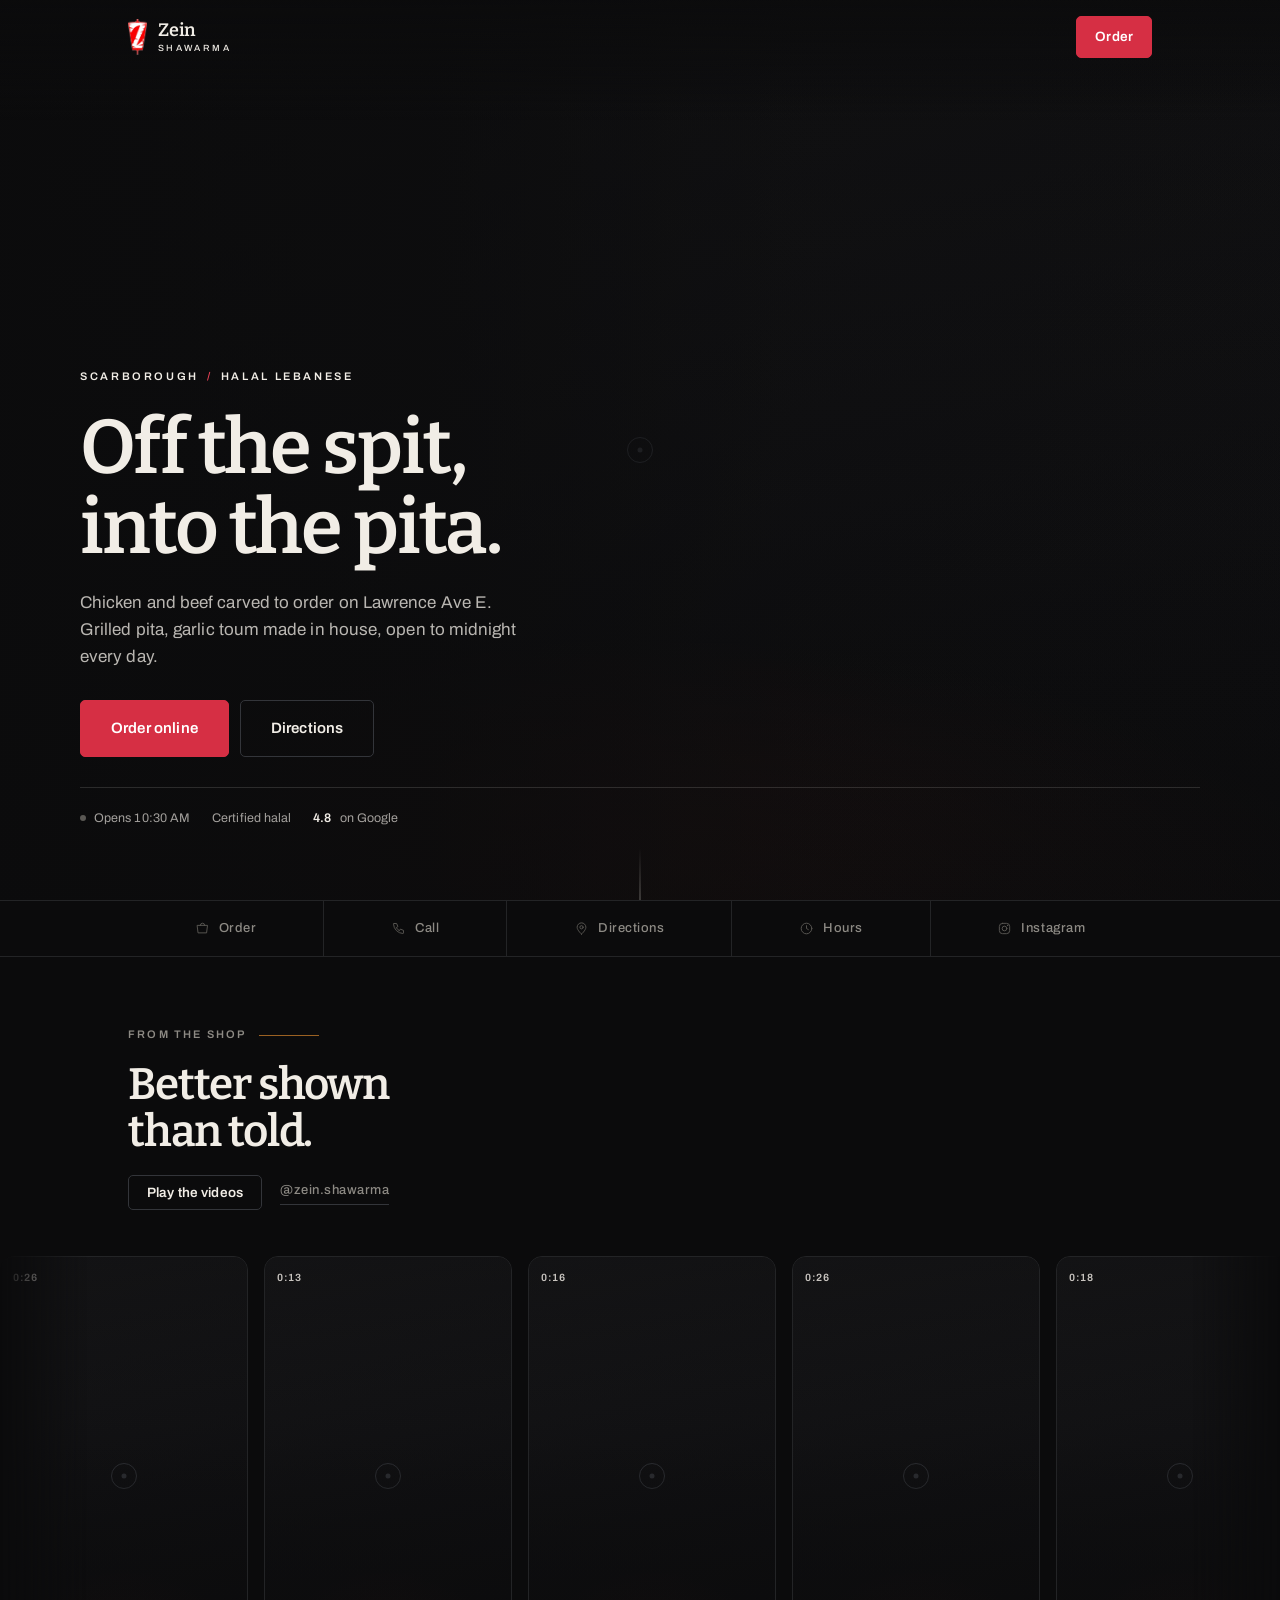
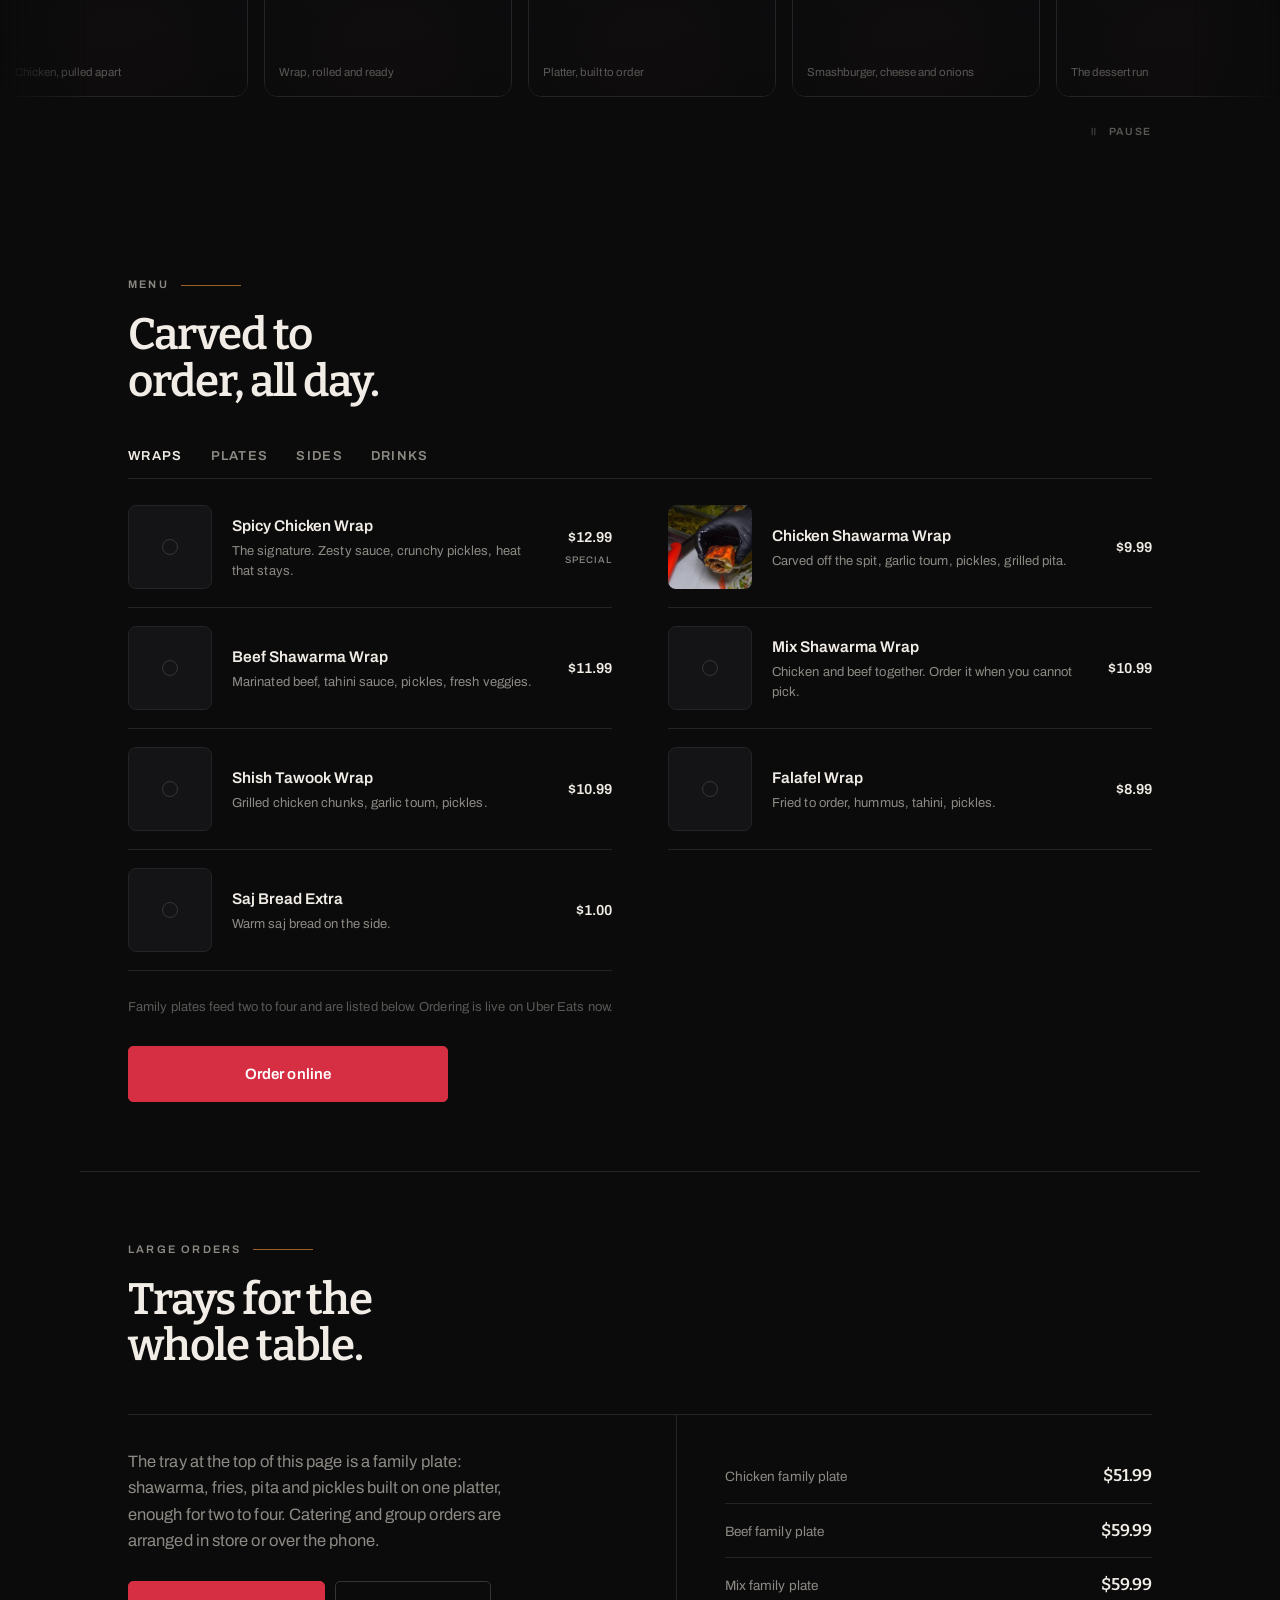
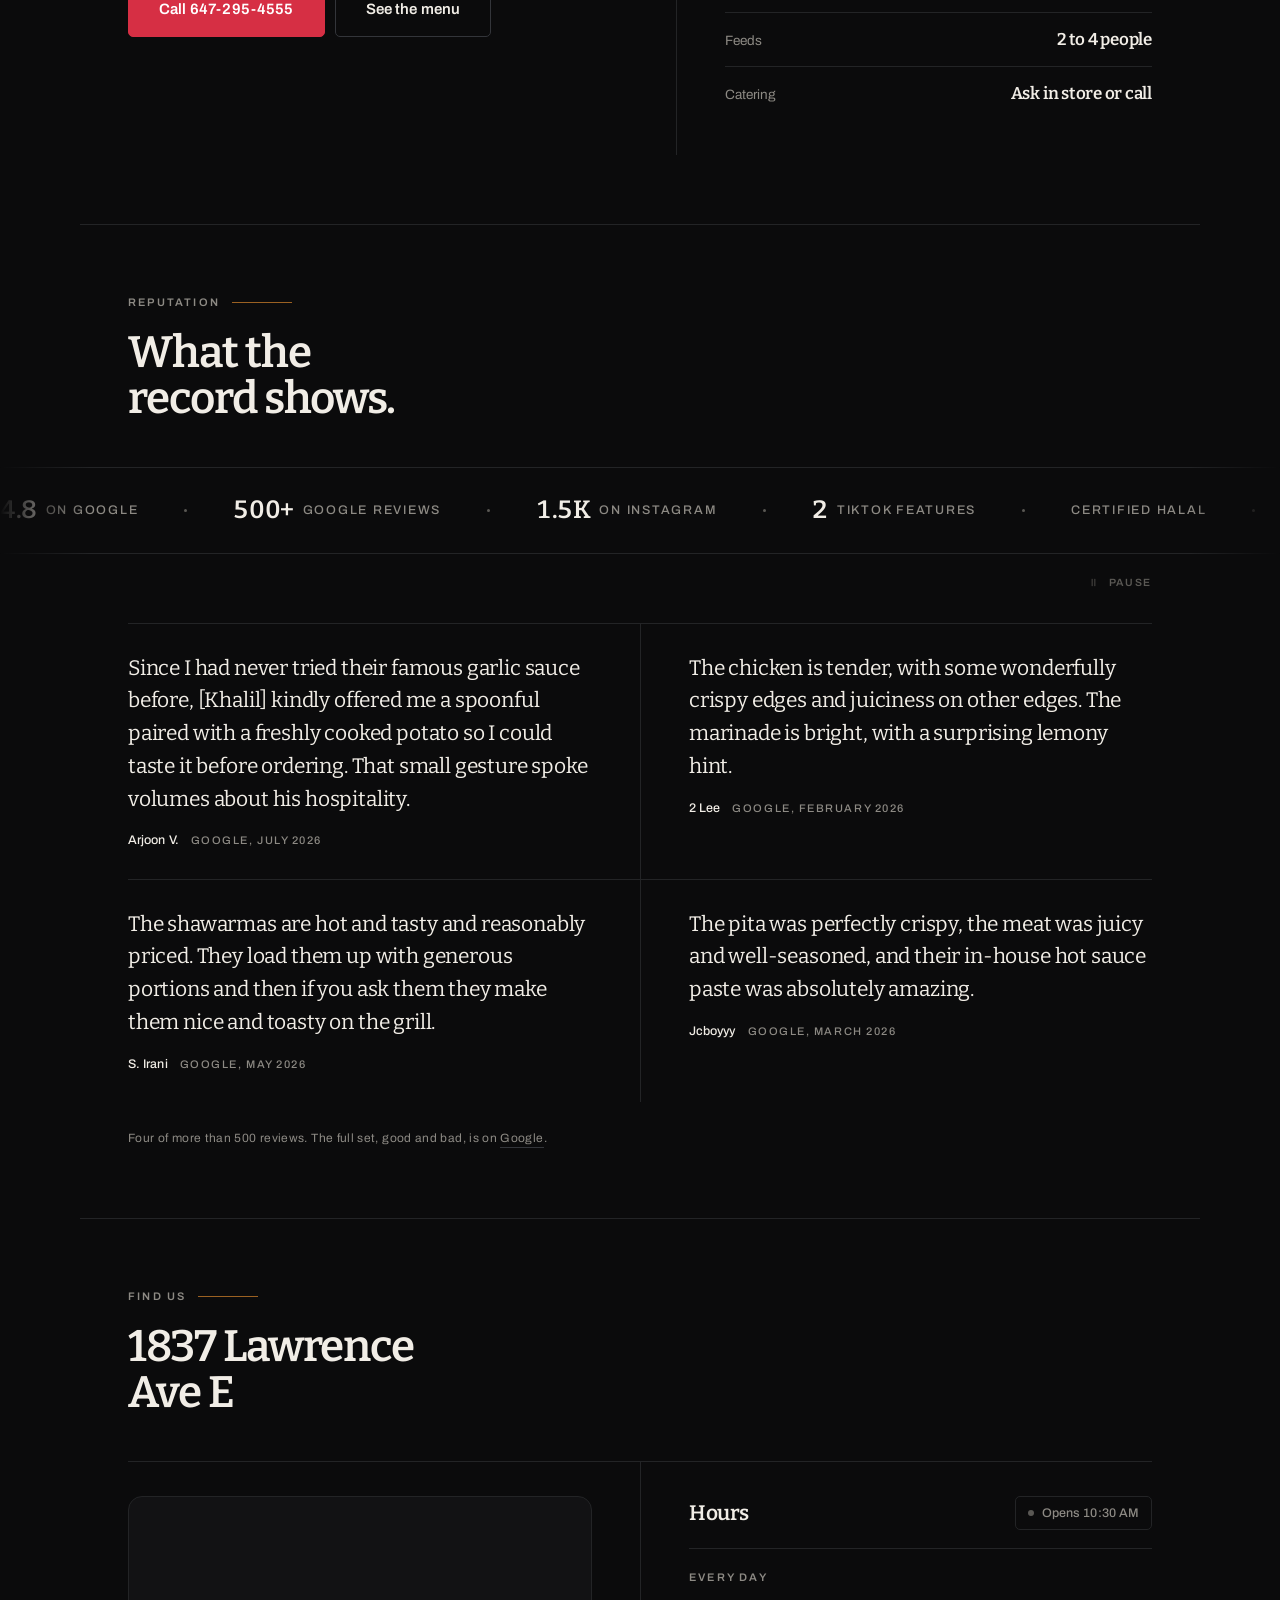
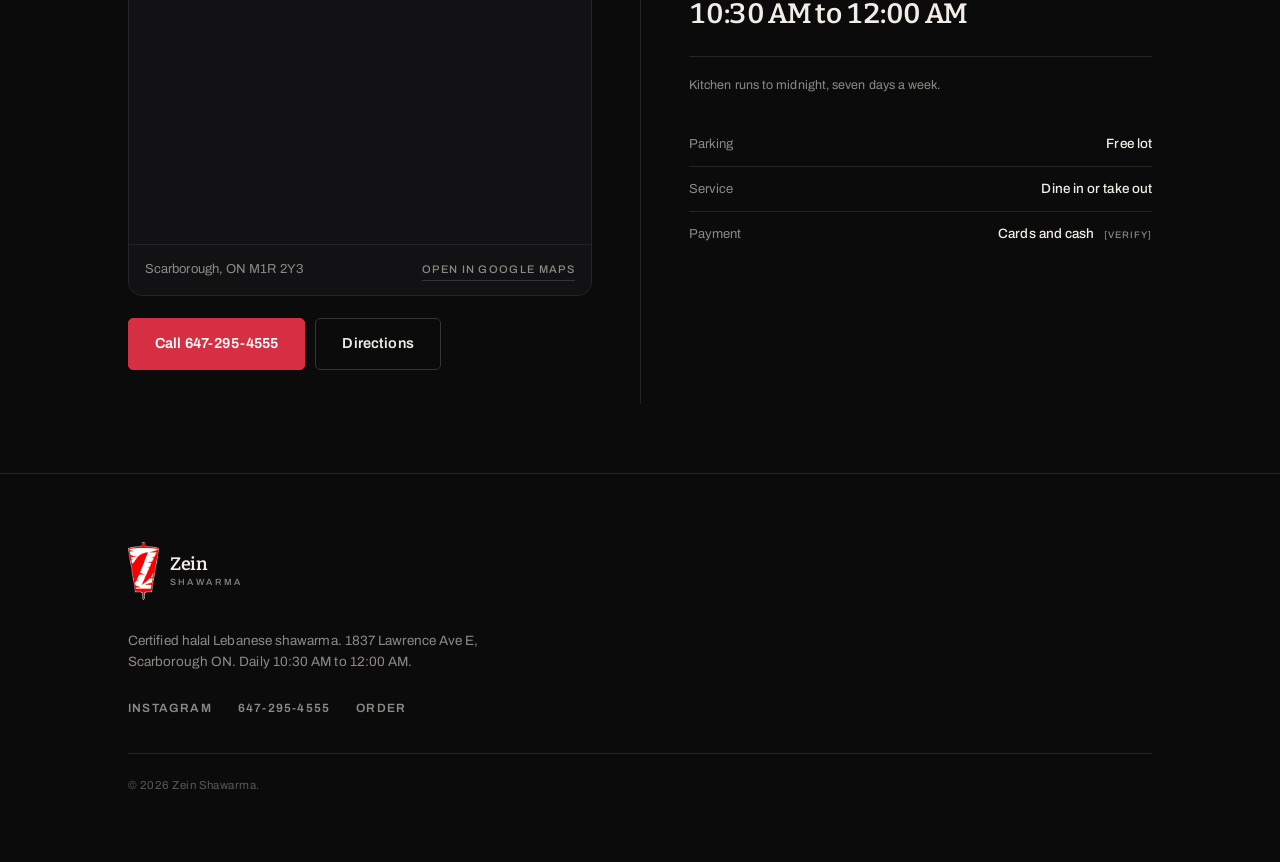
==== commit dbf76acc: "Rebuild the menu from the shop's in-store board Every price on the site read $0.00 with a [verify] m" ====
--- a/index.html
+++ b/index.html
@@ -122,118 +122,112 @@
 
   <div class="tabs" role="tablist" aria-label="Menu categories">
     <button class="tab is-on" role="tab" aria-selected="true" aria-controls="wraps" id="tab-wraps">Wraps</button>
-    <button class="tab" role="tab" aria-selected="false" aria-controls="platters" id="tab-platters">Platters</button>
-    <button class="tab" role="tab" aria-selected="false" aria-controls="burgers" id="tab-burgers">Burgers</button>
+    <button class="tab" role="tab" aria-selected="false" aria-controls="plates" id="tab-plates">Plates</button>
     <button class="tab" role="tab" aria-selected="false" aria-controls="sides" id="tab-sides">Sides</button>
-    <button class="tab" role="tab" aria-selected="false" aria-controls="desserts" id="tab-desserts">Desserts</button>
     <button class="tab" role="tab" aria-selected="false" aria-controls="drinks" id="tab-drinks">Drinks</button>
   </div>
 
   <div class="panel" id="wraps" role="tabpanel" aria-labelledby="tab-wraps">
     <ul class="items">
+      <li class="item"><span class="item__thumb"></span>
+        <div class="item__body"><h3>Spicy Chicken Wrap</h3><p>The signature. Zesty sauce, crunchy pickles, heat that stays.</p></div>
+        <span class="item__price">$12.99 <em>special</em></span></li>
       <li class="item"><span class="item__thumb" style="--img:url('assets/img/menu/chicken-wrap.jpg')"></span>
         <div class="item__body"><h3>Chicken Shawarma Wrap</h3><p>Carved off the spit, garlic toum, pickles, grilled pita.</p></div>
-        <span class="item__price">$0.00 <em>[verify]</em></span></li>
-      <li class="item"><span class="item__thumb"></span>
-        <div class="item__body"><h3>Beef Shawarma Wrap</h3><p>Marinated beef, tahini, tomato, onion, parsley.</p></div>
-        <span class="item__price">$0.00 <em>[verify]</em></span></li>
-      <li class="item"><span class="item__thumb"></span>
-        <div class="item__body"><h3>Spicy Chicken Wrap</h3><p>The spicy pita version. Flamed chicken, toum, heat that stays.</p></div>
-        <span class="item__price">$0.00 <em>[verify]</em></span></li>
-      <li class="item"><span class="item__thumb"></span>
-        <div class="item__body"><h3>Falafel Wrap</h3><p>Fried to order, tahini, turnip, cucumber, tomato.</p></div>
-        <span class="item__price">$0.00 <em>[verify]</em></span></li>
-      <li class="item"><span class="item__thumb"></span>
-        <div class="item__body"><h3>Mixed Wrap</h3><p>Chicken and beef together. Order it when you cannot pick.</p></div>
-        <span class="item__price">$0.00 <em>[verify]</em></span></li>
-    </ul>
-  </div>
-
-  <div class="panel" id="platters" role="tabpanel" aria-labelledby="tab-platters" hidden>
+        <span class="item__price">$9.99</span></li>
+      <li class="item"><span class="item__thumb"></span>
+        <div class="item__body"><h3>Beef Shawarma Wrap</h3><p>Marinated beef, tahini sauce, pickles, fresh veggies.</p></div>
+        <span class="item__price">$11.99</span></li>
+      <li class="item"><span class="item__thumb"></span>
+        <div class="item__body"><h3>Mix Shawarma Wrap</h3><p>Chicken and beef together. Order it when you cannot pick.</p></div>
+        <span class="item__price">$10.99</span></li>
+      <li class="item"><span class="item__thumb"></span>
+        <div class="item__body"><h3>Shish Tawook Wrap</h3><p>Grilled chicken chunks, garlic toum, pickles.</p></div>
+        <span class="item__price">$10.99</span></li>
+      <li class="item"><span class="item__thumb"></span>
+        <div class="item__body"><h3>Falafel Wrap</h3><p>Fried to order, hummus, tahini, pickles.</p></div>
+        <span class="item__price">$8.99</span></li>
+      <li class="item"><span class="item__thumb"></span>
+        <div class="item__body"><h3>Saj Bread Extra</h3><p>Warm saj bread on the side.</p></div>
+        <span class="item__price">$1.00</span></li>
+    </ul>
+  </div>
+
+  <div class="panel" id="plates" role="tabpanel" aria-labelledby="tab-plates" hidden>
     <ul class="items">
       <li class="item"><span class="item__thumb" style="--img:url('assets/img/menu/chicken-platter.jpg')"></span>
-        <div class="item__body"><h3>Chicken Shawarma Platter</h3><p>Rice or fries, salad, toum, pita on the side.</p></div>
-        <span class="item__price">$0.00 <em>[verify]</em></span></li>
-      <li class="item"><span class="item__thumb" style="--img:url('assets/img/menu/beef-platter.jpg')"></span>
-        <div class="item__body"><h3>Beef Shawarma Platter</h3><p>Rice or fries, salad, tahini, pita on the side.</p></div>
-        <span class="item__price">$0.00 <em>[verify]</em></span></li>
-      <li class="item"><span class="item__thumb" style="--img:url('assets/img/menu/falafel-platter.jpg')"></span>
-        <div class="item__body"><h3>Falafel Platter</h3><p>Six pieces, hummus, salad, tahini.</p></div>
-        <span class="item__price">$0.00 <em>[verify]</em></span></li>
-      <li class="item"><span class="item__thumb" style="--img:url('assets/img/menu/mixed-platter.jpg')"></span>
-        <div class="item__body"><h3>Mixed Platter</h3><p>Chicken and beef, rice or fries, salad, sauces.</p></div>
-        <span class="item__price">$0.00 <em>[verify]</em></span></li>
-    </ul>
-  </div>
-
-  <div class="panel" id="burgers" role="tabpanel" aria-labelledby="tab-burgers" hidden>
-    <ul class="items">
-      <li class="item"><span class="item__thumb" style="--img:url('assets/img/menu/smashburger.jpg')"></span>
-        <div class="item__body"><h3>Smashburger</h3><p>Double patty, American cheese, caramelized onions, brioche bun.</p></div>
-        <span class="item__price">$0.00 <em>[verify]</em></span></li>
-    </ul>
-    <p class="menu__foot">Burger lineup confirmed from the shop's own video. Sizes and any other builds still to be listed.</p>
+        <div class="item__body"><h3>Chicken Shawarma Plate</h3><p>Rice or fries, salad, toum, pita on the side.</p></div>
+        <span class="item__price">$14.99</span></li>
+      <li class="item"><span class="item__thumb"></span>
+        <div class="item__body"><h3>Beef Shawarma Plate</h3><p>Rice or fries, salad, tahini, pita on the side.</p></div>
+        <span class="item__price">$16.99</span></li>
+      <li class="item"><span class="item__thumb"></span>
+        <div class="item__body"><h3>Mix Shawarma Plate</h3><p>Chicken and beef, rice or fries, salad, sauces.</p></div>
+        <span class="item__price">$16.99</span></li>
+      <li class="item"><span class="item__thumb"></span>
+        <div class="item__body"><h3>Shish Tawook Plate</h3><p>Grilled chicken chunks, rice or fries, salad, toum.</p></div>
+        <span class="item__price">$16.99</span></li>
+      <li class="item"><span class="item__thumb"></span>
+        <div class="item__body"><h3>Arabi Shawarma Meal</h3><p>Classic shawarma, served the traditional way.</p></div>
+        <span class="item__price">$15.99</span></li>
+      <li class="item"><span class="item__thumb"></span>
+        <div class="item__body"><h3>Falafel Plate</h3><p>Hummus, salad, tahini.</p></div>
+        <span class="item__price">$13.99</span></li>
+    </ul>
   </div>
 
   <div class="panel" id="sides" role="tabpanel" aria-labelledby="tab-sides" hidden>
     <ul class="items">
-      <li class="item"><span class="item__thumb" style="--img:url('assets/img/menu/fries.jpg')"></span>
+      <li class="item"><span class="item__thumb"></span>
+        <div class="item__body"><h3>Hummos</h3><p>Olive oil, warm pita.</p></div>
+        <span class="item__price">$8.99</span></li>
+      <li class="item"><span class="item__thumb"></span>
+        <div class="item__body"><h3>Poutine</h3><p>Fries, gravy, cheese.</p></div>
+        <span class="item__price">$8.99</span></li>
+      <li class="item"><span class="item__thumb"></span>
+        <div class="item__body"><h3>Large Fries</h3><p>The sharing size.</p></div>
+        <span class="item__price">$8.99</span></li>
+      <li class="item"><span class="item__thumb"></span>
+        <div class="item__body"><h3>Garden Salad</h3><p>Fresh, chopped, dressed.</p></div>
+        <span class="item__price">$5.99</span></li>
+      <li class="item"><span class="item__thumb"></span>
+        <div class="item__body"><h3>Garlic Potatoes</h3><p>Batata harra style, coriander and lemon.</p></div>
+        <span class="item__price">$5.99</span></li>
+      <li class="item"><span class="item__thumb" style="--img:url('assets/img/menu/toum.jpg')"></span>
+        <div class="item__body"><h3>Garlic Paste</h3><p>Toum, made in house. Most people order two.</p></div>
+        <span class="item__price">$5.99</span></li>
+      <li class="item"><span class="item__thumb"></span>
         <div class="item__body"><h3>Fries</h3><p>Salted, hot, gone in a minute.</p></div>
-        <span class="item__price">$0.00 <em>[verify]</em></span></li>
-      <li class="item"><span class="item__thumb" style="--img:url('assets/img/menu/garlic-potatoes.jpg')"></span>
-        <div class="item__body"><h3>Garlic Potatoes</h3><p>Batata harra style, coriander and lemon.</p></div>
-        <span class="item__price">$0.00 <em>[verify]</em></span></li>
-      <li class="item"><span class="item__thumb" style="--img:url('assets/img/menu/hummus.jpg')"></span>
-        <div class="item__body"><h3>Hummus</h3><p>Olive oil, warm pita.</p></div>
-        <span class="item__price">$0.00 <em>[verify]</em></span></li>
-      <li class="item"><span class="item__thumb" style="--img:url('assets/img/menu/fattoush.jpg')"></span>
-        <div class="item__body"><h3>Fattoush</h3><p>Sumac dressing, fried pita chips.</p></div>
-        <span class="item__price">$0.00 <em>[verify]</em></span></li>
-      <li class="item"><span class="item__thumb" style="--img:url('assets/img/menu/toum.jpg')"></span>
-        <div class="item__body"><h3>Extra Garlic Toum</h3><p>Made in house. Most people order two.</p></div>
-        <span class="item__price">$0.00 <em>[verify]</em></span></li>
-    </ul>
-  </div>
-
-  <div class="panel" id="desserts" role="tabpanel" aria-labelledby="tab-desserts" hidden>
-    <ul class="items">
-      <li class="item"><span class="item__thumb" style="--img:url('assets/img/menu/croissant.jpg')"></span>
-        <div class="item__body"><h3>Stuffed Croissant</h3><p>Strawberries, pistachio cream, chocolate.</p></div>
-        <span class="item__price">$0.00 <em>[verify]</em></span></li>
-      <li class="item"><span class="item__thumb" style="--img:url('assets/img/menu/milkbun.jpg')"></span>
-        <div class="item__body"><h3>Stuffed Milk Bun</h3><p>Cream and strawberries, pistachio on top.</p></div>
-        <span class="item__price">$0.00 <em>[verify]</em></span></li>
-    </ul>
-    <p class="menu__foot">Names are our best read of the shop's dessert video. Worth confirming what they are actually called.</p>
+        <span class="item__price">$5.99</span></li>
+    </ul>
   </div>
 
   <div class="panel" id="drinks" role="tabpanel" aria-labelledby="tab-drinks" hidden>
     <ul class="items">
-      <li class="item"><span class="item__thumb" style="--img:url('assets/img/menu/ayran.jpg')"></span>
+      <li class="item"><span class="item__thumb"></span>
         <div class="item__body"><h3>Ayran</h3><p>Salted yogurt drink. The correct pairing for spicy.</p></div>
-        <span class="item__price">$0.00 <em>[verify]</em></span></li>
-      <li class="item"><span class="item__thumb" style="--img:url('assets/img/menu/mango.jpg')"></span>
-        <div class="item__body"><h3>Mango Juice</h3><p>Chilled, canned.</p></div>
-        <span class="item__price">$0.00 <em>[verify]</em></span></li>
-      <li class="item"><span class="item__thumb" style="--img:url('assets/img/menu/pop.jpg')"></span>
-        <div class="item__body"><h3>Soft Drinks</h3><p>Cans and bottles.</p></div>
-        <span class="item__price">$0.00 <em>[verify]</em></span></li>
-      <li class="item"><span class="item__thumb" style="--img:url('assets/img/menu/water.jpg')"></span>
-        <div class="item__body"><h3>Water</h3><p>Still, cold.</p></div>
-        <span class="item__price">$0.00 <em>[verify]</em></span></li>
-    </ul>
-  </div>
-
-  <p class="menu__foot">Prices are being confirmed with the shop. Ordering is live on Uber Eats now.</p>
+        <span class="item__price">$3.99</span></li>
+      <li class="item"><span class="item__thumb"></span>
+        <div class="item__body"><h3>Mango</h3><p>Sweet, cold, refreshing.</p></div>
+        <span class="item__price">$2.99</span></li>
+      <li class="item"><span class="item__thumb"></span>
+        <div class="item__body"><h3>Water</h3><p>Bottled, cold.</p></div>
+        <span class="item__price">$1.99</span></li>
+      <li class="item"><span class="item__thumb"></span>
+        <div class="item__body"><h3>Pop</h3><p>Assorted cans.</p></div>
+        <span class="item__price">$1.75</span></li>
+    </ul>
+  </div>
+
+  <p class="menu__foot">Family plates feed two to four and are listed below. Ordering is live on Uber Eats now.</p>
   <a class="btn btn--ember btn--lg btn--block" href="https://www.ubereats.com/ca/store/zein-shawarma/vcDMYQCcSIa96W2BqJDn6w" target="_blank" rel="noopener">Order online</a>
 </section>
 
 <!-- ============ LARGE ORDERS ============ -->
-<!-- The highest-ticket thing this shop sells and the site had no route to it.
-     The platter is confirmed: it is the hero clip, the parked reel-01 family
-     tray, and the item reviewers call the "beef and chicken family plate".
-     Everything the shop has not told us yet is marked [verify] rather than
-     invented, including whether phone is actually the right route. -->
+<!-- The highest-ticket thing this shop sells. Family plates, their prices and
+     the "feeds 2 to 4" figure all come off the shop's own in-store menu
+     board, which also says "We Cater! Ask us about catering & group orders":
+     that is why the route here is a call rather than the app. -->
 <section class="sec sec--trays" id="trays">
   <div class="sec__head">
     <p class="eyebrow">Large orders</p>
@@ -242,7 +236,7 @@
 
   <div class="trays">
     <div class="trays__body">
-      <p class="trays__lede">The tray at the top of this page is built to share: shawarma, fries, pita and pickles on one platter. Call the shop and they will put one together for your group.</p>
+      <p class="trays__lede">The tray at the top of this page is a family plate: shawarma, fries, pita and pickles built on one platter, enough for two to four. Catering and group orders are arranged in store or over the phone.</p>
       <div class="trays__cta">
         <a class="btn btn--ember btn--lg" href="tel:+16472954555">Call 647-295-4555</a>
         <a class="btn btn--ghost btn--lg" href="#menu">See the menu</a>
@@ -250,10 +244,11 @@
     </div>
 
     <dl class="trays__spec">
-      <div><dt>Feeds</dt><dd>0 people <em>[verify]</em></dd></div>
-      <div><dt>Notice needed</dt><dd>0 hours <em>[verify]</em></dd></div>
-      <div><dt>From</dt><dd>$0.00 <em>[verify]</em></dd></div>
-      <div><dt>How to order</dt><dd>By phone <em>[verify]</em></dd></div>
+      <div><dt>Chicken family plate</dt><dd>$51.99</dd></div>
+      <div><dt>Beef family plate</dt><dd>$59.99</dd></div>
+      <div><dt>Mix family plate</dt><dd>$59.99</dd></div>
+      <div><dt>Feeds</dt><dd>2 to 4 people</dd></div>
+      <div><dt>Catering</dt><dd>Ask in store or call</dd></div>
     </dl>
   </div>
 </section>
@@ -308,7 +303,11 @@
        No sub-heading above these on purpose: every quote carries a "GOOGLE,
        JULY 2026" line, which says what they are without rebuilding the second
        section head this merge removed. -->
-  <ul class="says">
+  <!-- Two column grid on desktop. Below 860px it becomes a swipeable
+       scroll-snap track, one quote per view, which is native CSS: main.js
+       only adds the dots on top. It moves on a finger and never on its own,
+       so it is not a third moving band. Never make it auto-advance. -->
+  <ul class="says" id="saysTrack" tabindex="0" role="group" aria-label="Customer reviews, swipe to see more">
     <li class="say">
       <blockquote class="say__q"><p>Since I had never tried their famous garlic sauce before, [Khalil] kindly offered me a spoonful paired with a freshly cooked potato so I could taste it before ordering. That small gesture spoke volumes about his hospitality.</p></blockquote>
       <p class="say__by"><span class="say__who">Arjoon V.</span><span class="say__meta">Google, July 2026</span></p>
@@ -326,6 +325,8 @@
       <p class="say__by"><span class="say__who">Jcboyyy</span><span class="say__meta">Google, March 2026</span></p>
     </li>
   </ul>
+
+  <div class="saysdots dots" id="saysDots" role="tablist" aria-label="Review pagination"></div>
 
   <!-- One line, one link. It used to carry five source links, but the ticker
        items above already name their own source inline ("4.8 on Google",
@@ -454,7 +455,7 @@
   "url": "https://zeinshawarma.ca/",
   "image": "https://zeinshawarma.ca/assets/img/og.jpg",
   "telephone": "+1-647-295-4555",
-  "priceRange": "$",
+  "priceRange": "$$",
   "servesCuisine": ["Lebanese", "Mediterranean", "Middle Eastern", "Halal", "Shawarma"],
   "address": {
     "@type": "PostalAddress",
--- a/styles.css
+++ b/styles.css
@@ -624,6 +624,40 @@
 @media(min-width:860px){.says{grid-template-columns:1fr 1fr}}
 .say{padding:28px 0;border-bottom:1px solid var(--line)}
 .say:last-child{border-bottom:none}
+
+/* Below the grid breakpoint the same four quotes become a swipeable track.
+   All of this is native CSS scroll-snap: it works with JS off, and it only
+   ever moves under a finger. The dots are the only scripted part.
+   DO NOT add auto-advance. The page already has its two moving bands. */
+@media(max-width:859px){
+  .says{
+    display:flex;grid-template-columns:none;
+    overflow-x:auto;overflow-y:hidden;
+    scroll-snap-type:x mandatory;
+    -webkit-overflow-scrolling:touch;
+    scrollbar-width:none;
+    /* a hair of room so the focus ring is not clipped by the scroller */
+    padding-bottom:2px;
+  }
+  .says::-webkit-scrollbar{display:none}
+  .says:focus-visible{outline:1px solid var(--ember-ink);outline-offset:4px}
+  .say{
+    flex:0 0 100%;scroll-snap-align:start;
+    border-bottom:none;padding:26px 0 4px;
+    /* the quotes vary in length. equal heights stop the dots jumping. */
+    display:flex;flex-direction:column;
+  }
+  .say__by{margin-top:auto;padding-top:15px}
+}
+
+/* 18x1px dashes, the same hairline language as everything else here.
+   Hidden at the grid breakpoint, where all four quotes are already visible. */
+.saysdots{
+  display:flex;justify-content:center;gap:8px;
+  margin-top:20px;
+}
+.saysdots button{height:2px}
+@media(min-width:860px){.saysdots{display:none}}
 @media(min-width:860px){
   .say:nth-child(odd){padding-right:48px}
   .say:nth-child(even){padding-left:48px;border-left:1px solid var(--line)}
@@ -793,6 +827,9 @@
 
 /* ============ sticky dock (mobile) ============ */
 
+/* Parked off-screen until the hero is behind you. The hero already carries
+   Order and Directions at full size, so showing the dock over it is the same
+   two actions twice, covering 62px of the one frame meant to sell the food. */
 .dock{
   position:fixed;left:0;right:0;bottom:0;z-index:95;
   display:grid;grid-template-columns:1.4fr 1fr 1fr;
@@ -800,6 +837,12 @@
   padding-bottom:env(safe-area-inset-bottom);
   background:rgba(11,11,12,.97);
   border-top:1px solid var(--line);
+  transform:translateY(100%);
+  transition:transform .3s cubic-bezier(.4,0,.2,1);
+}
+.dock.is-up{transform:translateY(0)}
+@media(prefers-reduced-motion:reduce){
+  .dock{transition:none}
 }
 .dock__a{
   display:flex;flex-direction:column;align-items:center;justify-content:center;gap:4px;
